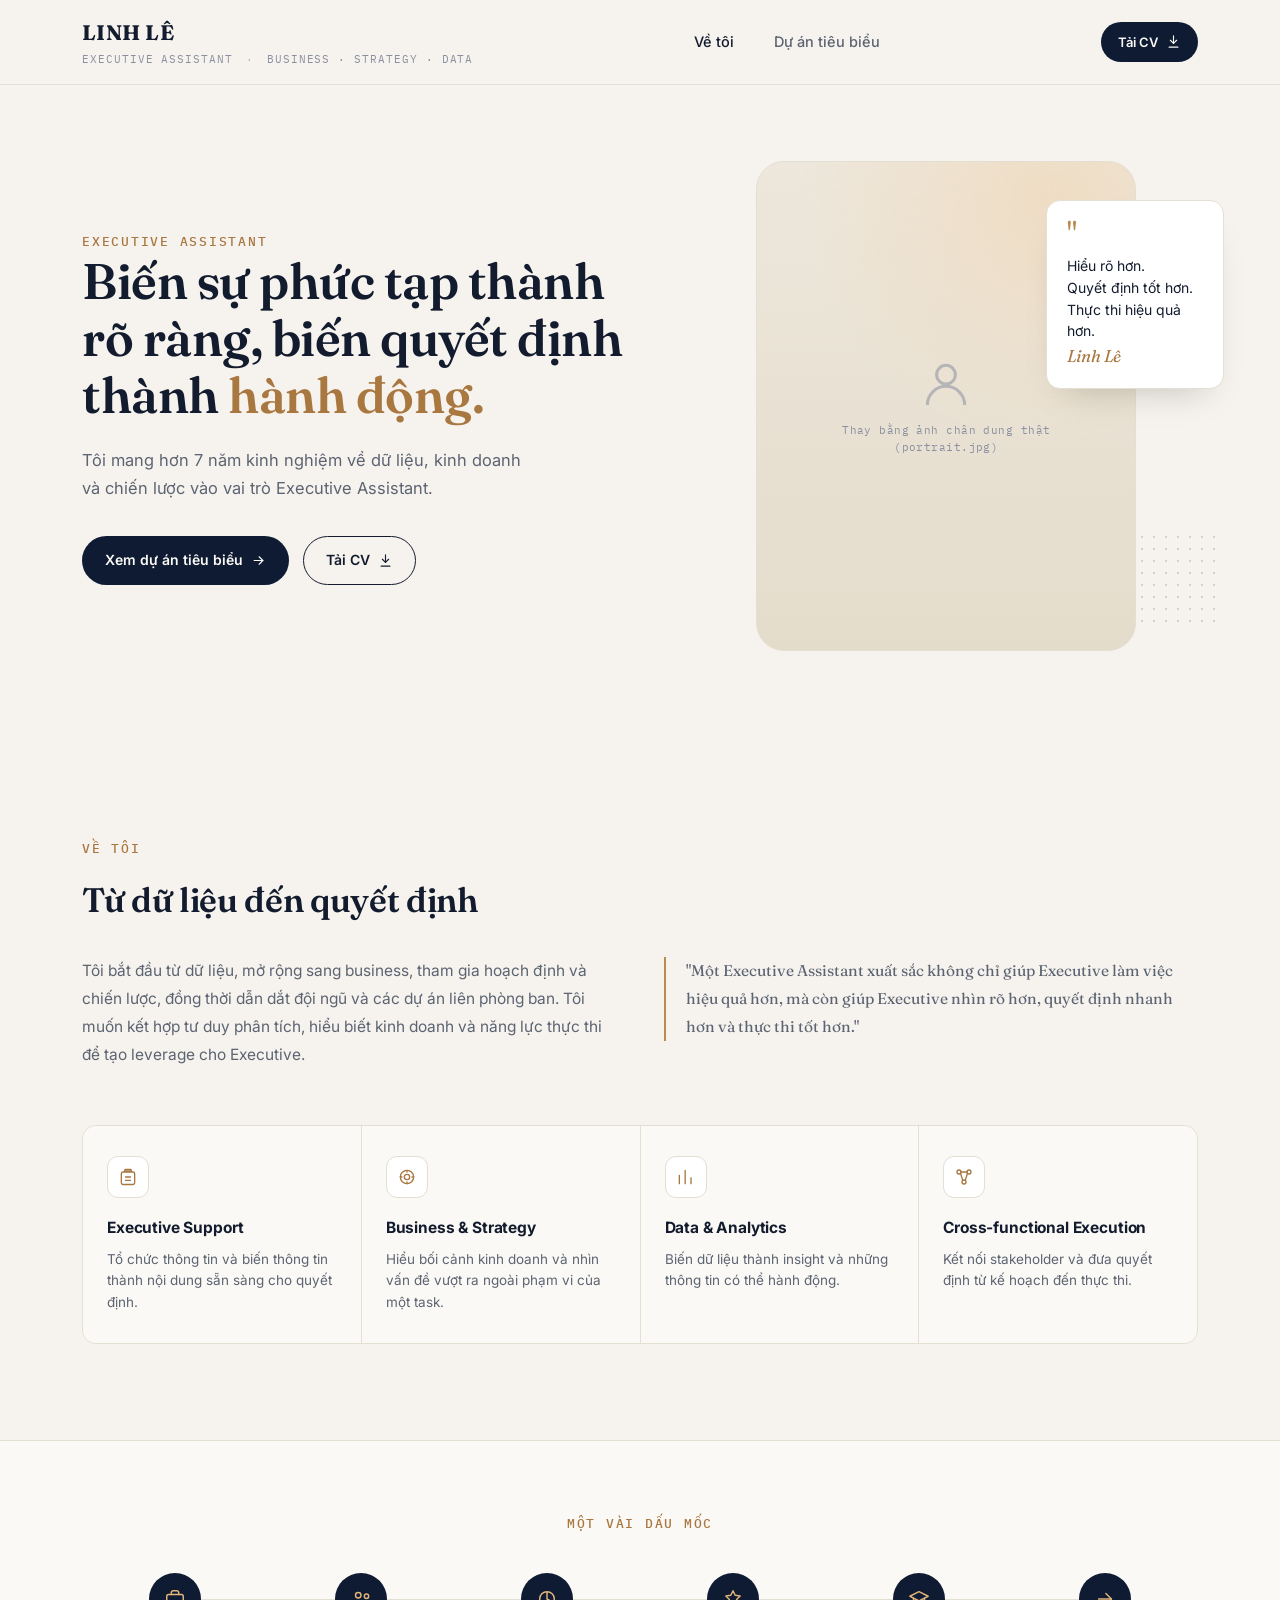
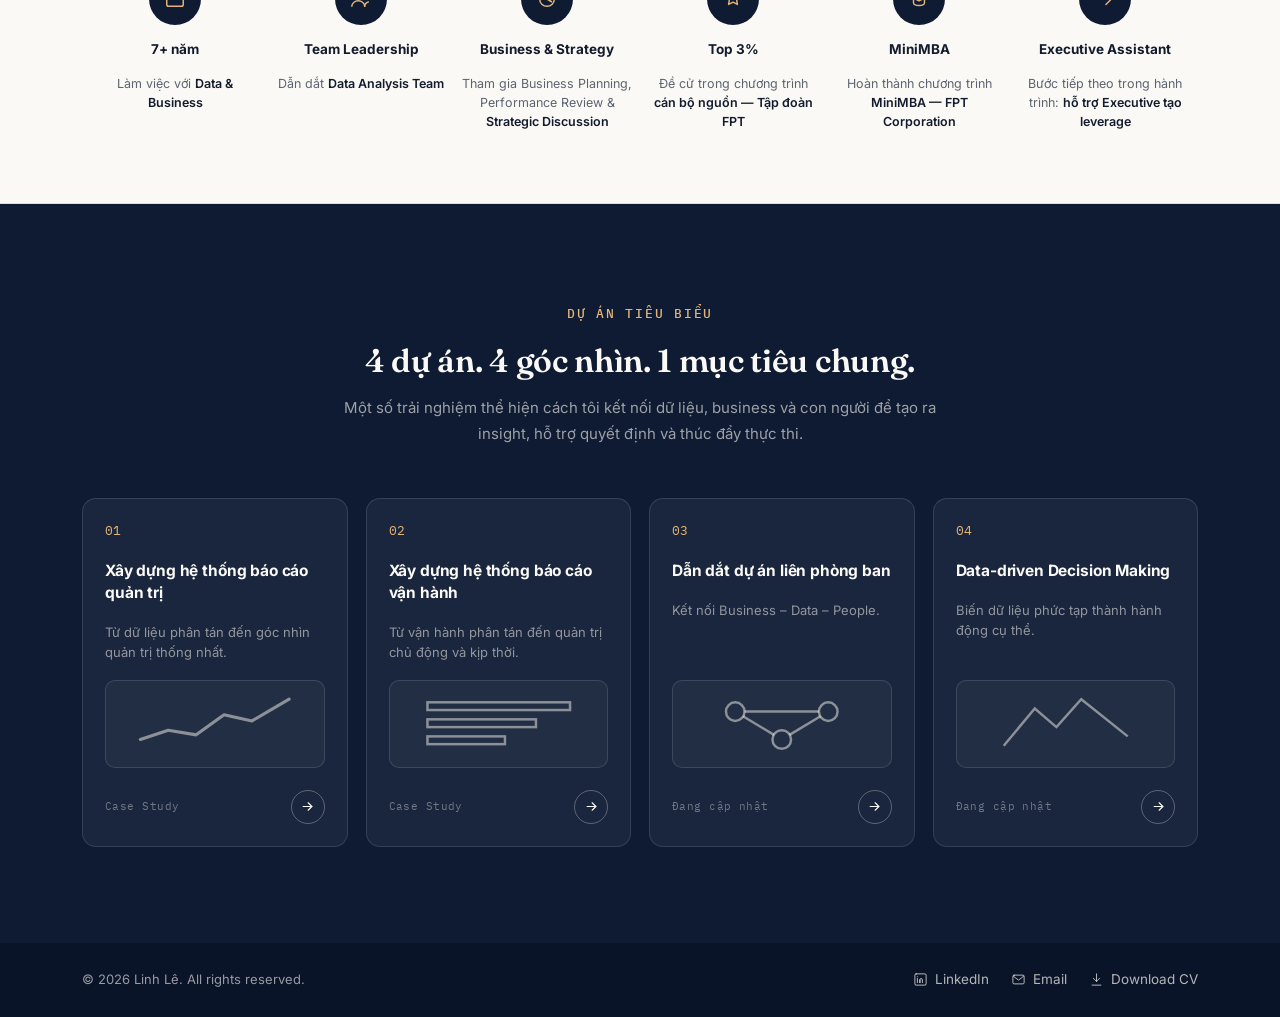
==== index.html @ 74d92cc4 "Add files via upload" ====
<!doctype html>
<html lang="vi">
<head>
<meta charset="UTF-8">
<meta name="viewport" content="width=device-width, initial-scale=1">
<title>Linh Lê — Executive Assistant | Business · Strategy · Data</title>
<meta name="description" content="Linh Lê — Executive Assistant với hơn 7 năm kinh nghiệm về dữ liệu, kinh doanh và chiến lược. Biến sự phức tạp thành rõ ràng, biến quyết định thành hành động.">
<link rel="preconnect" href="https://fonts.googleapis.com">
<link rel="preconnect" href="https://fonts.gstatic.com" crossorigin>
<link href="https://fonts.googleapis.com/css2?family=Fraunces:opsz,wght@9..144,500;9..144,600;9..144,700&family=Inter:wght@400;500;600;700&family=IBM+Plex+Mono:wght@400;500&display=swap" rel="stylesheet">
<link rel="stylesheet" href="style.css">
</head>
<body>

<header class="site-header">
  <div class="wrap">
    <a href="index.html" class="brand">
      <span class="brand-name">LINH LÊ</span>
      <span class="brand-tag">EXECUTIVE ASSISTANT <span>·</span> BUSINESS · STRATEGY · DATA</span>
    </a>
    <nav class="main-nav" aria-label="Điều hướng chính">
      <a href="#ve-toi" class="active">Về tôi</a>
      <a href="#du-an">Dự án tiêu biểu</a>
    </nav>
    <div class="nav-cta">
      <a class="btn btn-primary btn-sm" href="cv.pdf" download>
        Tải CV
        <svg viewBox="0 0 24 24" fill="none" stroke="currentColor" stroke-width="1.8" stroke-linecap="round" stroke-linejoin="round"><path d="M12 3v12"/><path d="M7 10l5 5 5-5"/><path d="M5 21h14"/></svg>
      </a>
      <button class="nav-toggle" aria-label="Mở menu">
        <svg viewBox="0 0 24 24" fill="none" stroke="currentColor" stroke-width="1.8" stroke-linecap="round"><path d="M4 7h16M4 12h16M4 17h16"/></svg>
      </button>
    </div>
  </div>
</header>

<main>

  <!-- ============ HERO ============ -->
  <section class="hero" id="ve-toi">
    <div class="wrap hero-grid">
      <div class="hero-copy">
        <span class="eyebrow">Executive Assistant</span>
        <h1>Biến sự phức tạp thành rõ ràng, biến quyết định thành <em>hành động.</em></h1>
        <p class="lede">Tôi mang hơn 7 năm kinh nghiệm về dữ liệu, kinh doanh và chiến lược vào vai trò Executive Assistant.</p>
        <div class="hero-actions">
          <a href="#du-an" class="btn btn-primary">
            Xem dự án tiêu biểu
            <svg viewBox="0 0 24 24" fill="none" stroke="currentColor" stroke-width="1.8" stroke-linecap="round" stroke-linejoin="round"><path d="M5 12h14"/><path d="M13 6l6 6-6 6"/></svg>
          </a>
          <a href="cv.pdf" class="btn btn-outline" download>
            Tải CV
            <svg viewBox="0 0 24 24" fill="none" stroke="currentColor" stroke-width="1.8" stroke-linecap="round" stroke-linejoin="round"><path d="M12 3v12"/><path d="M7 10l5 5 5-5"/><path d="M5 21h14"/></svg>
          </a>
        </div>
      </div>
      <div class="hero-visual">
        <div class="portrait-frame">
          <!-- Thay thế bằng ảnh chân dung thật: đặt file "portrait.jpg" cùng thư mục rồi
               chèn <img src="portrait.jpg" alt="Chân dung Linh Lê"> vào đây, xoá khối placeholder bên dưới. -->
          <div class="portrait-placeholder">
            <svg viewBox="0 0 24 24" fill="none" stroke="currentColor" stroke-width="1.3"><circle cx="12" cy="8" r="4"/><path d="M4 21c0-4.4 3.6-8 8-8s8 3.6 8 8"/></svg>
            <small>Thay bằng ảnh chân dung thật<br>(portrait.jpg)</small>
          </div>
        </div>
        <div class="portrait-dot-grid" aria-hidden="true"></div>
        <aside class="hero-quote">
          <span class="quote-mark" aria-hidden="true">"</span>
          <p>Hiểu rõ hơn.<br>Quyết định tốt hơn.<br>Thực thi hiệu quả hơn.</p>
          <span class="sig">Linh Lê</span>
        </aside>
      </div>
    </div>
  </section>

  <!-- ============ ABOUT ============ -->
  <section class="section">
    <div class="wrap">
      <div class="about-head">
        <span class="eyebrow">Về tôi</span>
        <h2>Từ dữ liệu đến quyết định</h2>
      </div>
      <div class="about-body">
        <p>Tôi bắt đầu từ dữ liệu, mở rộng sang business, tham gia hoạch định và chiến lược, đồng thời dẫn dắt đội ngũ và các dự án liên phòng ban. Tôi muốn kết hợp tư duy phân tích, hiểu biết kinh doanh và năng lực thực thi để tạo leverage cho Executive.</p>
        <p class="about-quote">"Một Executive Assistant xuất sắc không chỉ giúp Executive làm việc hiệu quả hơn, mà còn giúp Executive nhìn rõ hơn, quyết định nhanh hơn và thực thi tốt hơn."</p>
      </div>

      <div class="capability-grid">
        <div class="capability">
          <span class="icon-badge">
            <svg viewBox="0 0 24 24" fill="none" stroke="currentColor" stroke-width="1.6" stroke-linecap="round" stroke-linejoin="round"><path d="M9 3h6a1 1 0 0 1 1 1v1H8V4a1 1 0 0 1 1-1Z"/><rect x="4" y="6" width="16" height="15" rx="2"/><path d="M9 12h6M9 16h6"/></svg>
          </span>
          <h3>Executive Support</h3>
          <p>Tổ chức thông tin và biến thông tin thành nội dung sẵn sàng cho quyết định.</p>
        </div>
        <div class="capability">
          <span class="icon-badge">
            <svg viewBox="0 0 24 24" fill="none" stroke="currentColor" stroke-width="1.6" stroke-linecap="round" stroke-linejoin="round"><circle cx="12" cy="12" r="8"/><circle cx="12" cy="12" r="3.2"/><path d="M12 4v2M12 18v2M4 12h2M18 12h2"/></svg>
          </span>
          <h3>Business &amp; Strategy</h3>
          <p>Hiểu bối cảnh kinh doanh và nhìn vấn đề vượt ra ngoài phạm vi của một task.</p>
        </div>
        <div class="capability">
          <span class="icon-badge">
            <svg viewBox="0 0 24 24" fill="none" stroke="currentColor" stroke-width="1.6" stroke-linecap="round" stroke-linejoin="round"><path d="M4 20V10M11 20V4M18 20v-7"/></svg>
          </span>
          <h3>Data &amp; Analytics</h3>
          <p>Biến dữ liệu thành insight và những thông tin có thể hành động.</p>
        </div>
        <div class="capability">
          <span class="icon-badge">
            <svg viewBox="0 0 24 24" fill="none" stroke="currentColor" stroke-width="1.6" stroke-linecap="round" stroke-linejoin="round"><circle cx="6" cy="6" r="2.4"/><circle cx="18" cy="6" r="2.4"/><circle cx="12" cy="18" r="2.4"/><path d="M7.8 7.5 10.5 16M16.2 7.5 13.5 16M8.4 6h7.2"/></svg>
          </span>
          <h3>Cross-functional Execution</h3>
          <p>Kết nối stakeholder và đưa quyết định từ kế hoạch đến thực thi.</p>
        </div>
      </div>
    </div>
  </section>

  <!-- ============ MILESTONES ============ -->
  <section class="section-tight milestones">
    <div class="wrap">
      <span class="eyebrow">Một vài dấu mốc</span>
      <div class="timeline">
        <div class="milestone">
          <span class="dot"><svg viewBox="0 0 24 24" fill="none" stroke="currentColor" stroke-width="1.6" stroke-linecap="round" stroke-linejoin="round"><rect x="3" y="7" width="18" height="13" rx="2"/><path d="M8 7V5a2 2 0 0 1 2-2h4a2 2 0 0 1 2 2v2"/></svg></span>
          <span class="m-title">7+ năm</span>
          <span class="m-desc">Làm việc với <strong>Data &amp; Business</strong></span>
        </div>
        <div class="milestone">
          <span class="dot"><svg viewBox="0 0 24 24" fill="none" stroke="currentColor" stroke-width="1.6" stroke-linecap="round" stroke-linejoin="round"><circle cx="9" cy="8" r="3"/><path d="M2 20c0-3.3 3.1-6 7-6s7 2.7 7 6"/><circle cx="18" cy="9" r="2.4"/><path d="M16 20c.2-2.4 1.8-4.2 4-4.7"/></svg></span>
          <span class="m-title">Team Leadership</span>
          <span class="m-desc">Dẫn dắt <strong>Data Analysis Team</strong></span>
        </div>
        <div class="milestone">
          <span class="dot"><svg viewBox="0 0 24 24" fill="none" stroke="currentColor" stroke-width="1.6" stroke-linecap="round" stroke-linejoin="round"><circle cx="12" cy="12" r="8"/><path d="M12 4v8l5 3"/></svg></span>
          <span class="m-title">Business &amp; Strategy</span>
          <span class="m-desc">Tham gia Business Planning, Performance Review &amp; <strong>Strategic Discussion</strong></span>
        </div>
        <div class="milestone">
          <span class="dot"><svg viewBox="0 0 24 24" fill="none" stroke="currentColor" stroke-width="1.6" stroke-linecap="round" stroke-linejoin="round"><path d="M12 3l2.4 4.9 5.4.8-3.9 3.8.9 5.4L12 15.4l-4.8 2.5.9-5.4L4.2 8.7l5.4-.8L12 3Z"/></svg></span>
          <span class="m-title">Top 3%</span>
          <span class="m-desc">Đề cử trong chương trình <strong>cán bộ nguồn — Tập đoàn FPT</strong></span>
        </div>
        <div class="milestone">
          <span class="dot"><svg viewBox="0 0 24 24" fill="none" stroke="currentColor" stroke-width="1.6" stroke-linecap="round" stroke-linejoin="round"><path d="M22 9 12 4 2 9l10 5 10-5Z"/><path d="M6 11.5V16c0 1.7 2.7 3 6 3s6-1.3 6-3v-4.5"/></svg></span>
          <span class="m-title">MiniMBA</span>
          <span class="m-desc">Hoàn thành chương trình <strong>MiniMBA — FPT Corporation</strong></span>
        </div>
        <div class="milestone">
          <span class="dot"><svg viewBox="0 0 24 24" fill="none" stroke="currentColor" stroke-width="1.6" stroke-linecap="round" stroke-linejoin="round"><path d="M5 12h14"/><path d="M13 6l6 6-6 6"/></svg></span>
          <span class="m-title">Executive Assistant</span>
          <span class="m-desc">Bước tiếp theo trong hành trình: <strong>hỗ trợ Executive tạo leverage</strong></span>
        </div>
      </div>
    </div>
  </section>

  <!-- ============ PROJECTS ============ -->
  <section class="section projects-dark" id="du-an">
    <div class="wrap">
      <div class="projects-head">
        <span class="eyebrow">Dự án tiêu biểu</span>
        <h2>4 dự án. 4 góc nhìn. 1 mục tiêu chung.</h2>
        <p>Một số trải nghiệm thể hiện cách tôi kết nối dữ liệu, business và con người để tạo ra insight, hỗ trợ quyết định và thúc đẩy thực thi.</p>
      </div>

      <div class="project-grid">

        <a class="project-card" href="case-study-01.html">
          <span class="p-num">01</span>
          <h3>Xây dựng hệ thống báo cáo quản trị</h3>
          <p class="p-sub">Từ dữ liệu phân tán đến góc nhìn quản trị thống nhất.</p>
          <div class="project-visual" aria-hidden="true">
            <svg viewBox="0 0 100 40" fill="none" stroke="currentColor" stroke-width="2" stroke-linecap="round" stroke-linejoin="round"><path d="M2 30 L20 24 L38 27 L56 14 L74 18 L98 4"/></svg>
          </div>
          <div class="p-foot">
            <span class="p-status">Case Study</span>
            <span class="p-arrow"><svg viewBox="0 0 24 24" fill="none" stroke="currentColor" stroke-width="1.8" stroke-linecap="round" stroke-linejoin="round"><path d="M5 12h14"/><path d="M13 6l6 6-6 6"/></svg></span>
          </div>
        </a>

        <a class="project-card" href="case-study-02.html">
          <span class="p-num">02</span>
          <h3>Xây dựng hệ thống báo cáo vận hành</h3>
          <p class="p-sub">Từ vận hành phân tán đến quản trị chủ động và kịp thời.</p>
          <div class="project-visual" aria-hidden="true">
            <svg viewBox="0 0 100 40" fill="none" stroke="currentColor" stroke-width="1.6"><rect x="4" y="6" width="92" height="5"/><rect x="4" y="17" width="70" height="5"/><rect x="4" y="28" width="50" height="5"/></svg>
          </div>
          <div class="p-foot">
            <span class="p-status">Case Study</span>
            <span class="p-arrow"><svg viewBox="0 0 24 24" fill="none" stroke="currentColor" stroke-width="1.8" stroke-linecap="round" stroke-linejoin="round"><path d="M5 12h14"/><path d="M13 6l6 6-6 6"/></svg></span>
          </div>
        </a>

        <a class="project-card" href="case-study-03.html">
          <span class="p-num">03</span>
          <h3>Dẫn dắt dự án liên phòng ban</h3>
          <p class="p-sub">Kết nối Business – Data – People.</p>
          <div class="project-visual" aria-hidden="true">
            <svg viewBox="0 0 100 40" fill="none" stroke="currentColor" stroke-width="1.6"><circle cx="20" cy="12" r="6"/><circle cx="80" cy="12" r="6"/><circle cx="50" cy="30" r="6"/><path d="M25 15 45 27M75 15 55 27M26 12h48"/></svg>
          </div>
          <div class="p-foot">
            <span class="p-status">Đang cập nhật</span>
            <span class="p-arrow"><svg viewBox="0 0 24 24" fill="none" stroke="currentColor" stroke-width="1.8" stroke-linecap="round" stroke-linejoin="round"><path d="M5 12h14"/><path d="M13 6l6 6-6 6"/></svg></span>
          </div>
        </a>

        <a class="project-card" href="case-study-04.html">
          <span class="p-num">04</span>
          <h3>Data-driven Decision Making</h3>
          <p class="p-sub">Biến dữ liệu phức tạp thành hành động cụ thể.</p>
          <div class="project-visual" aria-hidden="true">
            <svg viewBox="0 0 100 40" fill="none" stroke="currentColor" stroke-width="1.6"><path d="M10 34 30 10l14 12 16-18 30 24" /></svg>
          </div>
          <div class="p-foot">
            <span class="p-status">Đang cập nhật</span>
            <span class="p-arrow"><svg viewBox="0 0 24 24" fill="none" stroke="currentColor" stroke-width="1.8" stroke-linecap="round" stroke-linejoin="round"><path d="M5 12h14"/><path d="M13 6l6 6-6 6"/></svg></span>
          </div>
        </a>

      </div>
    </div>
  </section>

</main>

<footer class="site-footer">
  <div class="wrap">
    <span class="footer-copy">© 2026 Linh Lê. All rights reserved.</span>
    <div class="footer-links">
      <a href="https://www.linkedin.com/" target="_blank" rel="noopener">
        <svg viewBox="0 0 24 24" fill="none" stroke="currentColor" stroke-width="1.6" stroke-linecap="round" stroke-linejoin="round"><rect x="3" y="3" width="18" height="18" rx="2"/><path d="M7 10v7M7 7v.01M11 17v-4.5a2 2 0 0 1 4 0V17M11 12.5V17"/></svg>
        LinkedIn
      </a>
      <a href="mailto:hello@linhle.com">
        <svg viewBox="0 0 24 24" fill="none" stroke="currentColor" stroke-width="1.6" stroke-linecap="round" stroke-linejoin="round"><rect x="3" y="5" width="18" height="14" rx="2"/><path d="m4 7 8 6 8-6"/></svg>
        Email
      </a>
      <a href="cv.pdf" download>
        <svg viewBox="0 0 24 24" fill="none" stroke="currentColor" stroke-width="1.6" stroke-linecap="round" stroke-linejoin="round"><path d="M12 3v12"/><path d="M7 10l5 5 5-5"/><path d="M5 21h14"/></svg>
        Download CV
      </a>
    </div>
  </div>
</footer>

<script src="script.js"></script>
</body>
</html>
---- style.css ----
/* =========================================================
   LINH LÊ — Executive Assistant Portfolio
   Design tokens
   ========================================================= */
:root{
  --cream:        #F6F3EE;
  --cream-soft:    #FBF9F5;
  --white:        #FFFFFF;
  --navy:         #0E1B33;
  --navy-deep:    #0A1428;
  --ink:          #131C2E;
  --muted:        #5C6472;
  --muted-soft:   #8B90A0;
  --amber:        #BD8A4E;
  --amber-deep:   #A97740;
  --line:         #E4DFD3;
  --line-navy:    rgba(255,255,255,.12);

  --serif: "Fraunces", "Times New Roman", serif;
  --sans:  "Inter", -apple-system, BlinkMacSystemFont, "Segoe UI", sans-serif;
  --mono:  "IBM Plex Mono", ui-monospace, SFMono-Regular, Menlo, monospace;

  --container: 1180px;
  --radius: 14px;
  --radius-sm: 8px;
}

*, *::before, *::after{ box-sizing: border-box; }
html{ scroll-behavior: smooth; }
body{
  margin: 0;
  background: var(--cream);
  color: var(--ink);
  font-family: var(--sans);
  font-size: 16px;
  line-height: 1.6;
  -webkit-font-smoothing: antialiased;
}
img{ max-width: 100%; display: block; }
a{ color: inherit; text-decoration: none; }
ul{ margin: 0; padding: 0; list-style: none; }
h1,h2,h3,h4{ margin: 0; font-family: var(--serif); font-weight: 600; color: var(--ink); letter-spacing: -0.01em; }
p{ margin: 0; }
button{ font-family: inherit; }

@media (prefers-reduced-motion: reduce){
  html{ scroll-behavior: auto; }
  *{ animation-duration: 0.001ms !important; animation-iteration-count: 1 !important; transition-duration: 0.001ms !important; }
}

:focus-visible{
  outline: 2px solid var(--amber);
  outline-offset: 3px;
  border-radius: 4px;
}

.wrap{
  max-width: var(--container);
  margin: 0 auto;
  padding: 0 32px;
}

.eyebrow{
  font-family: var(--mono);
  font-size: 12.5px;
  letter-spacing: 0.14em;
  text-transform: uppercase;
  color: var(--amber-deep);
  font-weight: 500;
}
.eyebrow.on-dark{ color: #E3B478; }
.eyebrow.muted{ color: var(--muted-soft); }

/* =========================================================
   Header / Nav
   ========================================================= */
.site-header{
  position: sticky;
  top: 0;
  z-index: 50;
  background: rgba(246,243,238,.86);
  backdrop-filter: blur(10px);
  border-bottom: 1px solid var(--line);
}
.site-header .wrap{
  display: flex;
  align-items: center;
  justify-content: space-between;
  height: 84px;
}
.brand{ display: flex; flex-direction: column; gap: 2px; }
.brand-name{
  font-family: var(--serif);
  font-size: 21px;
  font-weight: 700;
  letter-spacing: 0.02em;
  color: var(--ink);
}
.brand-tag{
  font-family: var(--mono);
  font-size: 10.5px;
  letter-spacing: 0.09em;
  text-transform: uppercase;
  color: var(--muted-soft);
}
.brand-tag span{ margin: 0 5px; opacity: .6; }

.main-nav{ display: flex; align-items: center; gap: 40px; }
.main-nav a{
  font-size: 14.5px;
  font-weight: 500;
  color: var(--muted);
  transition: color .15s ease;
}
.main-nav a:hover{ color: var(--ink); }
.main-nav a.active{ color: var(--ink); }

.btn{
  display: inline-flex;
  align-items: center;
  gap: 8px;
  font-size: 14px;
  font-weight: 600;
  padding: 12px 22px;
  border-radius: 999px;
  border: 1px solid transparent;
  cursor: pointer;
  transition: transform .15s ease, background .15s ease, border-color .15s ease, color .15s ease;
  white-space: nowrap;
}
.btn:hover{ transform: translateY(-1px); }
.btn svg{ width: 15px; height: 15px; flex-shrink: 0; }

.btn-primary{ background: var(--navy); color: var(--cream-soft); }
.btn-primary:hover{ background: var(--navy-deep); }

.btn-outline{ background: transparent; border-color: var(--ink); color: var(--ink); }
.btn-outline:hover{ background: var(--ink); color: var(--cream-soft); }

.btn-outline-light{ background: transparent; border-color: var(--line-navy); color: var(--cream-soft); }
.btn-outline-light:hover{ background: rgba(255,255,255,.08); border-color: rgba(255,255,255,.4); }

.btn-sm{ padding: 9px 16px; font-size: 13px; }

.nav-cta{ display: flex; align-items: center; gap: 14px; }
.nav-toggle{
  display: none;
  width: 40px; height: 40px;
  align-items: center; justify-content: center;
  background: none; border: 1px solid var(--line);
  border-radius: 8px;
}
.nav-toggle svg{ width: 18px; height: 18px; }

/* =========================================================
   Buttons row / generic
   ========================================================= */
.section{ padding: 96px 0; }
.section-tight{ padding: 72px 0; }

/* =========================================================
   Hero (index)
   ========================================================= */
.hero{ padding: 76px 0 88px; }
.hero-grid{
  display: grid;
  grid-template-columns: 1.05fr 0.95fr;
  gap: 56px;
  align-items: center;
}
.hero-copy .eyebrow{ margin-bottom: 18px; }
.hero-copy h1{
  font-size: clamp(34px, 4.4vw, 50px);
  line-height: 1.14;
  font-weight: 600;
}
.hero-copy h1 em{
  font-style: normal;
  color: var(--amber-deep);
}
.hero-copy .lede{
  margin-top: 22px;
  max-width: 460px;
  color: var(--muted);
  font-size: 16.5px;
  line-height: 1.7;
}
.hero-actions{ display: flex; gap: 14px; margin-top: 34px; flex-wrap: wrap; }

.hero-visual{ position: relative; display: flex; justify-content: center; }
.portrait-frame{
  position: relative;
  width: 100%;
  max-width: 380px;
  aspect-ratio: 3.1 / 4;
  border-radius: 28px;
  background:
    radial-gradient(120% 90% at 78% 8%, #EFDDC4 0%, transparent 55%),
    linear-gradient(180deg, #EDE7DC 0%, #E4DCCB 100%);
  overflow: hidden;
  display: flex;
  align-items: flex-end;
  justify-content: center;
  border: 1px solid var(--line);
}
.portrait-frame .portrait-placeholder{
  width: 100%;
  height: 100%;
  display: flex;
  flex-direction: column;
  align-items: center;
  justify-content: center;
  gap: 10px;
  color: var(--muted-soft);
  text-align: center;
  padding: 24px;
}
.portrait-frame .portrait-placeholder svg{ width: 56px; height: 56px; opacity: .55; }
.portrait-frame .portrait-placeholder small{
  font-family: var(--mono);
  font-size: 11px;
  letter-spacing: .04em;
  line-height: 1.6;
}
.portrait-dot-grid{
  position: absolute;
  right: -18px; bottom: 28px;
  width: 92px; height: 92px;
  background-image: radial-gradient(var(--muted-soft) 1.4px, transparent 1.4px);
  background-size: 12px 12px;
  opacity: .35;
  z-index: -1;
}
.hero-quote{
  position: absolute;
  right: -26px;
  top: 8%;
  max-width: 178px;
  background: var(--white);
  border: 1px solid var(--line);
  border-radius: var(--radius);
  padding: 18px 20px;
  box-shadow: 0 18px 34px -20px rgba(20,20,10,.25);
}
.hero-quote .quote-mark{
  font-family: var(--serif);
  font-size: 30px;
  color: var(--amber);
  line-height: 1;
  display: block;
  margin-bottom: 6px;
}
.hero-quote p{ font-size: 14px; line-height: 1.55; color: var(--ink); }
.hero-quote .sig{
  margin-top: 12px;
  font-family: var(--serif);
  font-style: italic;
  font-size: 17px;
  color: var(--amber-deep);
}

/* =========================================================
   About
   ========================================================= */
.about-head{ max-width: 640px; }
.about-head h2{ font-size: clamp(26px, 3vw, 34px); margin-top: 12px; }
.about-body{
  display: grid;
  grid-template-columns: 1fr 1fr;
  gap: 48px;
  margin-top: 30px;
  align-items: start;
}
.about-body p{ color: var(--muted); font-size: 15.5px; line-height: 1.8; }
.about-quote{
  border-left: 2px solid var(--amber);
  padding-left: 20px;
  font-family: var(--serif);
  font-size: 18px;
  line-height: 1.55;
  color: var(--ink);
}

.capability-grid{
  margin-top: 56px;
  display: grid;
  grid-template-columns: repeat(4, 1fr);
  gap: 1px;
  background: var(--line);
  border: 1px solid var(--line);
  border-radius: var(--radius);
  overflow: hidden;
}
.capability{
  background: var(--cream-soft);
  padding: 30px 24px;
}
.capability .icon-badge{ margin-bottom: 18px; }
.capability h3{ font-family: var(--sans); font-size: 15.5px; font-weight: 700; }
.capability p{ margin-top: 8px; font-size: 13.5px; color: var(--muted); line-height: 1.6; }

.icon-badge{
  width: 42px; height: 42px;
  border-radius: 11px;
  background: var(--white);
  border: 1px solid var(--line);
  display: flex; align-items: center; justify-content: center;
  color: var(--amber-deep);
}
.icon-badge svg{ width: 20px; height: 20px; }

/* =========================================================
   Milestones / timeline
   ========================================================= */
.milestones{ background: var(--cream-soft); border-top: 1px solid var(--line); border-bottom: 1px solid var(--line); }
.milestones .eyebrow{ display:block; text-align:center; margin-bottom: 40px;}
.timeline{
  display: grid;
  grid-template-columns: repeat(6, 1fr);
  gap: 0;
  position: relative;
}
.timeline::before{
  content: "";
  position: absolute;
  top: 26px; left: 8.3%; right: 8.3%;
  height: 1px;
  background: var(--line);
  z-index: 0;
}
.milestone{
  position: relative;
  z-index: 1;
  display: flex;
  flex-direction: column;
  align-items: center;
  text-align: center;
  gap: 14px;
  padding: 0 8px;
}
.milestone .dot{
  width: 52px; height: 52px;
  border-radius: 50%;
  background: var(--navy);
  color: #E3B478;
  display: flex; align-items: center; justify-content: center;
  flex-shrink: 0;
}
.milestone .dot svg{ width: 22px; height: 22px; }
.milestone .m-title{ font-size: 13.5px; font-weight: 700; color: var(--ink); }
.milestone .m-desc{ font-size: 12.5px; color: var(--muted); line-height: 1.5; }
.milestone .m-desc strong{ color: var(--ink); font-weight: 600; }

/* =========================================================
   Projects (dark)
   ========================================================= */
.projects-dark{
  background: var(--navy);
  color: var(--cream-soft);
}
.projects-head{ text-align: center; max-width: 640px; margin: 0 auto 52px; }
.projects-head .eyebrow{ color: #E3B478; }
.projects-head h2{
  color: var(--cream-soft);
  font-size: clamp(24px, 3.2vw, 32px);
  margin-top: 14px;
  line-height: 1.3;
}
.projects-head p{
  margin-top: 14px;
  color: rgba(246,243,238,.62);
  font-size: 15px;
  line-height: 1.7;
}

.project-grid{
  display: grid;
  grid-template-columns: repeat(4, 1fr);
  gap: 18px;
}
.project-card{
  background: rgba(246,243,238,.05);
  border: 1px solid var(--line-navy);
  border-radius: var(--radius);
  padding: 22px;
  display: flex;
  flex-direction: column;
  gap: 18px;
  transition: background .18s ease, border-color .18s ease, transform .18s ease;
}
.project-card:hover{
  background: rgba(246,243,238,.09);
  border-color: rgba(246,243,238,.28);
  transform: translateY(-3px);
}
.project-card .p-num{
  font-family: var(--mono);
  font-size: 13px;
  color: #E3B478;
}
.project-card h3{
  color: var(--cream-soft);
  font-family: var(--sans);
  font-weight: 700;
  font-size: 15.5px;
  line-height: 1.4;
}
.project-card .p-sub{
  font-size: 13px;
  color: rgba(246,243,238,.55);
  line-height: 1.55;
  flex: 1;
}
.project-visual{
  height: 88px;
  border-radius: 10px;
  background: rgba(246,243,238,.04);
  border: 1px solid var(--line-navy);
  display: flex; align-items: center; justify-content: center;
  color: rgba(246,243,238,.5);
}
.project-visual svg{ width: 100%; height: 100%; padding: 12px; }
.project-card .p-foot{
  display: flex; align-items: center; justify-content: space-between;
  padding-top: 4px;
}
.p-status{
  font-family: var(--mono);
  font-size: 11px;
  letter-spacing: .04em;
  color: rgba(246,243,238,.4);
}
.p-arrow{
  width: 34px; height: 34px;
  border-radius: 50%;
  border: 1px solid rgba(246,243,238,.3);
  display: flex; align-items: center; justify-content: center;
  transition: background .15s ease, border-color .15s ease;
}
.p-arrow svg{ width: 15px; height: 15px; }
.project-card:hover .p-arrow{ background: var(--amber); border-color: var(--amber); color: var(--navy-deep); }

/* =========================================================
   Footer
   ========================================================= */
.site-footer{
  background: var(--navy-deep);
  color: rgba(246,243,238,.6);
  padding: 26px 0;
}
.site-footer .wrap{
  display: flex; align-items: center; justify-content: space-between; gap: 20px; flex-wrap: wrap;
}
.footer-links{ display: flex; align-items: center; gap: 22px; }
.footer-links a{
  display: inline-flex; align-items: center; gap: 7px;
  font-size: 13.5px;
  color: rgba(246,243,238,.72);
  transition: color .15s ease;
}
.footer-links a svg{ width: 15px; height: 15px; }
.footer-links a:hover{ color: var(--cream-soft); }
.footer-copy{ font-size: 13px; }

/* =========================================================
   Case study — hero
   ========================================================= */
.back-link{
  display: inline-flex; align-items: center; gap: 8px;
  font-size: 13.5px; font-weight: 600; color: var(--muted);
  padding: 22px 0 0;
}
.back-link svg{ width: 15px; height: 15px; }
.back-link:hover{ color: var(--ink); }

.cs-hero{
  background: var(--navy);
  color: var(--cream-soft);
  border-radius: 22px;
  margin-top: 20px;
  padding: 52px 52px 44px;
  display: grid;
  grid-template-columns: 1.1fr 0.9fr;
  gap: 40px;
  align-items: center;
}
.cs-hero .cs-num{
  font-family: var(--mono);
  font-size: 15px;
  color: #E3B478;
  display: flex; align-items: baseline; gap: 10px;
}
.cs-hero .cs-num b{ font-size: 30px; font-family: var(--serif); color: var(--cream-soft); font-weight: 600;}
.cs-hero h1{
  color: var(--cream-soft);
  font-size: clamp(26px, 3.4vw, 36px);
  line-height: 1.22;
  margin-top: 16px;
}
.cs-hero .cs-subtitle{
  margin-top: 14px;
  font-family: var(--serif);
  font-style: italic;
  color: #E3B478;
  font-size: 18px;
  line-height: 1.5;
}
.cs-meta{
  display: flex;
  gap: 30px;
  margin-top: 30px;
  flex-wrap: wrap;
}
.cs-meta div{ display: flex; gap: 10px; align-items: flex-start; }
.cs-meta svg{ width: 17px; height: 17px; color: #E3B478; margin-top: 2px; flex-shrink: 0; }
.cs-meta .m-label{ display:block; font-size: 11px; color: rgba(246,243,238,.5); font-family: var(--mono); }
.cs-meta .m-val{ font-size: 13.5px; font-weight: 600; color: var(--cream-soft); }

.cs-highlight{
  background: rgba(246,243,238,.06);
  border: 1px solid var(--line-navy);
  border-radius: 16px;
  padding: 30px;
  text-align: center;
}
.cs-highlight .hl-num{
  font-family: var(--serif);
  font-size: clamp(48px, 6vw, 64px);
  font-weight: 600;
  color: var(--cream-soft);
  line-height: 1;
}
.cs-highlight .hl-detail{
  margin-top: 14px;
  font-family: var(--mono);
  font-size: 12.5px;
  color: rgba(246,243,238,.55);
  letter-spacing: .02em;
}
.cs-highlight .hl-detail b{ color: #E3B478; }
.cs-highlight .hl-caption{
  margin-top: 10px;
  font-size: 13.5px;
  color: rgba(246,243,238,.75);
  line-height: 1.5;
}

/* =========================================================
   Case study body sections
   ========================================================= */
.cs-section{ padding: 72px 0; border-bottom: 1px solid var(--line); }
.cs-section:last-of-type{ border-bottom: none; }
.cs-section-head{
  display: flex;
  gap: 22px;
  align-items: baseline;
  margin-bottom: 34px;
}
.cs-section-num{
  font-family: var(--mono);
  font-size: 14px;
  color: var(--amber-deep);
  border: 1px solid var(--line);
  border-radius: 50%;
  width: 40px; height: 40px;
  display: flex; align-items: center; justify-content: center;
  flex-shrink: 0;
}
.cs-section-head h2{ font-size: clamp(21px, 2.4vw, 27px); }

.cs-two-col{
  display: grid;
  grid-template-columns: 1fr 1fr;
  gap: 48px;
}
.cs-two-col .col-label{
  font-family: var(--mono);
  font-size: 11.5px;
  letter-spacing: .08em;
  text-transform: uppercase;
  color: var(--muted-soft);
  margin-bottom: 12px;
  display: block;
}
.cs-two-col p{ color: var(--muted); font-size: 15px; line-height: 1.8; }

.check-list li{
  display: flex; gap: 12px; align-items: flex-start;
  padding: 13px 0;
  border-bottom: 1px solid var(--line);
  font-size: 14.5px; color: var(--ink); line-height: 1.55;
}
.check-list li:last-child{ border-bottom: none; }
.check-list svg{ width: 17px; height: 17px; color: var(--amber-deep); flex-shrink: 0; margin-top: 2px; }

.idea-block{
  background: var(--cream-soft);
  border: 1px solid var(--line);
  border-radius: var(--radius);
  padding: 34px 38px;
  margin-bottom: 44px;
}
.idea-block h3{
  font-size: clamp(19px, 2.4vw, 24px);
  line-height: 1.4;
  color: var(--ink);
}
.idea-block p{ margin-top: 14px; color: var(--muted); font-size: 15px; line-height: 1.8; max-width: 780px; }

.flow{
  display: flex;
  align-items: center;
  gap: 6px;
  flex-wrap: wrap;
  margin-bottom: 44px;
}
.flow-node{
  background: var(--white);
  border: 1px solid var(--line);
  border-radius: var(--radius-sm);
  padding: 12px 16px;
  font-size: 12.5px;
  font-weight: 600;
  color: var(--ink);
  text-align: center;
  flex: 1;
  min-width: 118px;
}
.flow-arrow{ color: var(--muted-soft); flex-shrink: 0; }
.flow-arrow svg{ width: 16px; height: 16px; }

.step-list{ display: flex; flex-direction: column; }
.step-row{
  display: grid;
  grid-template-columns: 56px 1fr;
  gap: 20px;
  padding: 22px 0;
  border-top: 1px solid var(--line);
}
.step-row:last-child{ border-bottom: 1px solid var(--line); }
.step-row .s-num{
  font-family: var(--mono);
  font-size: 13px;
  color: var(--amber-deep);
  padding-top: 3px;
}
.step-row h4{ font-family: var(--sans); font-size: 15px; font-weight: 700; color: var(--ink); }
.step-row p{ margin-top: 6px; color: var(--muted); font-size: 14.5px; line-height: 1.7; }

.impact-grid{
  display: grid;
  grid-template-columns: repeat(4, 1fr);
  gap: 18px;
}
.impact-card{
  background: var(--cream-soft);
  border: 1px solid var(--line);
  border-radius: var(--radius);
  padding: 26px 22px;
}
.impact-card .i-head{
  font-family: var(--serif);
  font-size: 21px;
  font-weight: 600;
  color: var(--amber-deep);
  line-height: 1.3;
}
.impact-card p{ margin-top: 10px; font-size: 13.5px; color: var(--muted); line-height: 1.6; }

.reflection{
  display: grid;
  grid-template-columns: 1fr 1fr;
  gap: 48px;
  align-items: center;
}
.reflection blockquote{
  margin: 0;
  font-family: var(--serif);
  font-size: clamp(19px, 2.3vw, 23px);
  line-height: 1.55;
  color: var(--ink);
  border-left: 2px solid var(--amber);
  padding-left: 22px;
}
.reflection-visual{
  border-radius: var(--radius);
  border: 1px solid var(--line);
  background: var(--cream-soft);
  aspect-ratio: 4/3;
  display: flex; align-items: center; justify-content: center;
  color: var(--muted-soft);
}
.reflection-visual svg{ width: 60%; height: 60%; }

/* =========================================================
   Case study footer nav
   ========================================================= */
.cs-nav{
  background: var(--navy-deep);
}
.cs-nav .wrap{
  display: flex;
  align-items: center;
  justify-content: space-between;
  padding: 26px 32px;
  gap: 20px;
}
.cs-nav-link{
  display: flex; align-items: center; gap: 12px;
  color: rgba(246,243,238,.8);
  max-width: 320px;
}
.cs-nav-link.next{ text-align: right; flex-direction: row-reverse; }
.cs-nav-link .n-arrow{
  width: 36px; height: 36px;
  border-radius: 50%;
  border: 1px solid rgba(246,243,238,.25);
  display: flex; align-items: center; justify-content: center;
  flex-shrink: 0;
}
.cs-nav-link .n-arrow svg{ width: 15px; height: 15px; }
.cs-nav-link .n-label{ font-family: var(--mono); font-size: 10.5px; color: rgba(246,243,238,.45); display:block; }
.cs-nav-link .n-title{ font-size: 13.5px; font-weight: 600; margin-top: 3px; }
.cs-nav-link:hover .n-arrow{ background: var(--amber); border-color: var(--amber); }
.cs-nav-link.disabled{ opacity: .35; pointer-events: none; }
.cs-dots{ display: flex; gap: 7px; }
.cs-dots span{ width: 6px; height: 6px; border-radius: 50%; background: rgba(246,243,238,.25); }
.cs-dots span.on{ background: var(--amber); }

/* =========================================================
   Case study — light hero variant (case study 02+)
   ========================================================= */
.cs-hero-light{
  padding: 56px 0 20px;
  display: grid;
  grid-template-columns: 1fr 1fr;
  gap: 44px;
  align-items: center;
}
.cs-hero-heading-row{
  display: flex;
  gap: 26px;
  align-items: flex-start;
}
.num-col{
  display: flex;
  flex-direction: column;
  gap: 6px;
  padding-right: 24px;
  border-right: 1px solid var(--line);
  flex-shrink: 0;
}
.num-col .num{
  font-family: var(--serif);
  font-size: 34px;
  font-weight: 600;
  color: var(--ink);
  line-height: 1;
}
.num-col .lbl{
  font-family: var(--mono);
  font-size: 10px;
  letter-spacing: .08em;
  text-transform: uppercase;
  color: var(--muted-soft);
  line-height: 1.4;
}
.cs-hero-title-block h1{
  font-size: clamp(26px, 3.2vw, 34px);
  line-height: 1.2;
  margin-top: 10px;
}
.cs-subtitle-light{
  margin-top: 14px;
  font-family: var(--serif);
  font-style: italic;
  color: var(--amber-deep);
  font-size: 17px;
  line-height: 1.5;
}
.cs-meta-light{
  display: flex;
  gap: 30px;
  margin-top: 28px;
  flex-wrap: wrap;
}
.cs-meta-light div{ display: flex; gap: 10px; align-items: flex-start; }
.cs-meta-light svg{ width: 17px; height: 17px; color: var(--amber-deep); margin-top: 2px; flex-shrink: 0; }
.cs-meta-light .m-label{ display:block; font-size: 11px; color: var(--muted-soft); font-family: var(--mono); }
.cs-meta-light .m-val{ font-size: 13.5px; font-weight: 600; color: var(--ink); }
.cs-hero-actions{ display: flex; gap: 14px; margin-top: 30px; flex-wrap: wrap; }

.cs-hero-visual{ display: flex; align-items: center; justify-content: center; }
.dash-laptop{ width: 100%; max-width: 520px; margin: 0 auto; }

/* =========================================================
   Idea flow (circular icon nodes)
   ========================================================= */
.idea-flow{
  display: flex;
  align-items: flex-start;
  gap: 4px;
  margin-top: 30px;
  flex-wrap: wrap;
}
.idea-flow-node{
  display: flex;
  flex-direction: column;
  align-items: center;
  text-align: center;
  gap: 12px;
  width: 118px;
}
.idea-flow-node .dot{
  width: 52px; height: 52px;
  border-radius: 50%;
  background: var(--cream-soft);
  border: 1px solid var(--line);
  color: var(--amber-deep);
  display: flex; align-items: center; justify-content: center;
}
.idea-flow-node .dot svg{ width: 22px; height: 22px; }
.idea-flow-node .f-title{ font-size: 13px; font-weight: 700; color: var(--ink); }
.idea-flow-node .f-sub{ font-size: 11.5px; color: var(--muted-soft); font-family: var(--mono); }
.idea-flow-arrow{
  color: var(--muted-soft);
  padding-top: 16px;
  flex-shrink: 0;
}
.idea-flow-arrow svg{ width: 18px; height: 18px; }

.idea-caption{
  max-width: 640px;
  margin-top: 30px;
  color: var(--muted);
  font-size: 15px;
  line-height: 1.8;
}

.idea-row{
  display: grid;
  grid-template-columns: 1fr 1fr;
  gap: 48px;
  align-items: center;
  margin-bottom: 40px;
}
.layer-stack{
  position: relative;
  display: flex;
  flex-direction: column;
  gap: 14px;
}
.layer-card{
  background: var(--white);
  border: 1px solid var(--line);
  border-radius: var(--radius-sm);
  padding: 14px 18px;
  display: flex;
  align-items: center;
  gap: 14px;
}
.layer-card .layer-icon{
  width: 34px; height: 34px;
  border-radius: 9px;
  background: var(--cream-soft);
  border: 1px solid var(--line);
  color: var(--amber-deep);
  display: flex; align-items: center; justify-content: center;
  flex-shrink: 0;
}
.layer-card .layer-icon svg{ width: 17px; height: 17px; }
.layer-card .layer-title{ font-size: 13.5px; font-weight: 700; color: var(--ink); }
.layer-card .layer-sub{ font-size: 12px; color: var(--muted-soft); }
.layer-connector{
  width: 1px; height: 14px;
  background: var(--line);
  margin-left: 34px;
}

/* =========================================================
   Execution accordion
   ========================================================= */
.exec-accordion{
  border: 1px solid var(--line);
  border-radius: var(--radius);
  overflow: hidden;
  background: var(--white);
}
.exec-header{
  display: flex;
  align-items: center;
  gap: 14px;
  padding: 20px 24px;
  background: var(--cream-soft);
  cursor: pointer;
  border: none;
  width: 100%;
  text-align: left;
  font-family: inherit;
}
.exec-header .exec-icon{
  width: 36px; height: 36px;
  border-radius: 10px;
  background: var(--white);
  border: 1px solid var(--line);
  color: var(--amber-deep);
  display: flex; align-items: center; justify-content: center;
  flex-shrink: 0;
}
.exec-header .exec-icon svg{ width: 17px; height: 17px; }
.exec-header .exec-title{ font-size: 15px; font-weight: 700; color: var(--ink); }
.exec-header .exec-sub{ font-size: 12.5px; color: var(--muted); margin-top: 2px; }
.exec-header .chev{
  margin-left: auto;
  color: var(--muted-soft);
  transition: transform .2s ease;
  flex-shrink: 0;
}
.exec-header .chev svg{ width: 18px; height: 18px; }
.exec-accordion.collapsed .chev{ transform: rotate(180deg); }
.exec-body{
  max-height: 2000px;
  overflow: hidden;
  transition: max-height .3s ease;
}
.exec-accordion.collapsed .exec-body{ max-height: 0; }
.exec-row{
  display: grid;
  grid-template-columns: 44px 1fr 24px;
  gap: 18px;
  align-items: center;
  padding: 18px 24px;
  border-top: 1px solid var(--line);
  cursor: pointer;
  background: var(--white);
  transition: background .15s ease;
}
.exec-row:hover{ background: var(--cream-soft); }
.exec-row .e-num{ font-family: var(--mono); font-size: 13px; color: var(--amber-deep); }
.exec-row .e-title{ font-size: 14px; font-weight: 700; color: var(--ink); }
.exec-row .e-desc{
  font-size: 13px; color: var(--muted); line-height: 1.6;
  max-height: 0; overflow: hidden; opacity: 0;
  transition: max-height .25s ease, opacity .2s ease, margin-top .25s ease;
}
.exec-row.open .e-desc{ max-height: 200px; opacity: 1; margin-top: 6px; }
.exec-row .e-plus{
  color: var(--muted-soft);
  display: flex; align-items: center; justify-content: center;
  transition: transform .2s ease;
}
.exec-row .e-plus svg{ width: 16px; height: 16px; }
.exec-row.open .e-plus{ transform: rotate(45deg); color: var(--amber-deep); }

/* =========================================================
   Impact grid v2 (icon + stat)
   ========================================================= */
.impact-grid-v2{
  display: grid;
  grid-template-columns: repeat(4, 1fr);
  gap: 18px;
}
.impact-card-v2{
  background: var(--white);
  border: 1px solid var(--line);
  border-radius: var(--radius);
  padding: 26px 22px;
}
.impact-card-v2 .icon-badge{ margin-bottom: 16px; }
.impact-card-v2 .i-num{
  font-family: var(--serif);
  font-size: 26px;
  font-weight: 600;
  color: var(--amber-deep);
  line-height: 1.2;
}
.impact-card-v2 .i-title{
  font-size: 14px;
  font-weight: 700;
  color: var(--ink);
  line-height: 1.4;
  margin-top: 4px;
}
.impact-card-v2 p{ margin-top: 8px; font-size: 13px; color: var(--muted); line-height: 1.6; }

/* =========================================================
   Reflection + inline next-case card
   ========================================================= */
.reflection-row{
  display: grid;
  grid-template-columns: 1.3fr 1fr;
  gap: 40px;
  align-items: stretch;
}
.reflection-row blockquote{
  margin: 0;
  font-family: var(--serif);
  font-size: clamp(18px, 2.1vw, 21px);
  line-height: 1.6;
  color: var(--ink);
  border-left: 2px solid var(--amber);
  padding-left: 22px;
  align-self: center;
}
.next-case-card{
  background: var(--navy);
  color: var(--cream-soft);
  border-radius: var(--radius);
  padding: 26px 28px;
  display: flex;
  flex-direction: column;
  justify-content: space-between;
  gap: 20px;
}
.next-case-card .eyebrow{ color: #E3B478; }
.next-case-card .nc-num{
  font-family: var(--mono);
  font-size: 13px;
  color: #E3B478;
  margin-top: 12px;
}
.next-case-card h3{
  color: var(--cream-soft);
  font-size: 19px;
  margin-top: 6px;
  line-height: 1.35;
}
.next-case-card p{
  font-size: 12.5px;
  color: rgba(246,243,238,.6);
  margin-top: 8px;
}
.next-case-card .nc-arrow{
  align-self: flex-end;
  width: 40px; height: 40px;
  border-radius: 50%;
  border: 1px solid rgba(246,243,238,.3);
  display: flex; align-items: center; justify-content: center;
  transition: background .15s ease, border-color .15s ease;
}
.next-case-card .nc-arrow svg{ width: 17px; height: 17px; }
.next-case-card:hover .nc-arrow{ background: var(--amber); border-color: var(--amber); color: var(--navy-deep); }

@media (max-width: 980px){
  .cs-hero-light{ grid-template-columns: 1fr; }
  .idea-row{ grid-template-columns: 1fr; }
  .impact-grid-v2{ grid-template-columns: repeat(2, 1fr); }
  .reflection-row{ grid-template-columns: 1fr; }
}
@media (max-width: 720px){
  .cs-hero-heading-row{ flex-direction: column; gap: 14px; }
  .num-col{ flex-direction: row; align-items: baseline; gap: 10px; border-right: none; border-bottom: 1px solid var(--line); padding-right:0; padding-bottom: 10px; }
  .idea-flow{ flex-direction: column; align-items: stretch; }
  .idea-flow-node{ width: 100%; flex-direction: row; text-align: left; }
  .idea-flow-arrow{ transform: rotate(90deg); align-self: center; padding-top:0; }
  .impact-grid-v2{ grid-template-columns: 1fr; }
  .exec-row{ grid-template-columns: 32px 1fr 20px; padding: 16px 18px; }
}

/* =========================================================
   Coming soon (case study placeholder)
   ========================================================= */
.coming-soon{
  text-align: center;
  padding: 90px 0 110px;
}
.coming-soon .icon-badge{ margin: 0 auto 26px; width: 56px; height: 56px; border-radius: 16px; }
.coming-soon .icon-badge svg{ width: 26px; height: 26px; }
.coming-soon h2{ font-size: clamp(22px, 3vw, 28px); max-width: 560px; margin: 0 auto; }
.coming-soon p{ margin-top: 16px; max-width: 460px; margin-left: auto; margin-right: auto; color: var(--muted); font-size: 15px; line-height: 1.75; }
.coming-soon .btn{ margin-top: 30px; }

/* =========================================================
   Responsive
   ========================================================= */
@media (max-width: 980px){
  .capability-grid{ grid-template-columns: repeat(2, 1fr); }
  .project-grid{ grid-template-columns: repeat(2, 1fr); }
  .timeline{ grid-template-columns: repeat(3, 1fr); row-gap: 34px; }
  .timeline::before{ display: none; }
  .cs-hero{ grid-template-columns: 1fr; padding: 40px 28px; }
  .impact-grid{ grid-template-columns: repeat(2, 1fr); }
  .reflection{ grid-template-columns: 1fr; }
  .reflection-visual{ order: -1; aspect-ratio: 16/9; }
}

@media (max-width: 720px){
  .wrap{ padding: 0 20px; }
  .main-nav{
    display: none;
    position: absolute;
    top: 84px; left: 0; right: 0;
    background: var(--cream-soft);
    border-bottom: 1px solid var(--line);
    flex-direction: column;
    align-items: flex-start;
    gap: 4px;
    padding: 14px 20px 20px;
  }
  .main-nav.nav-open{ display: flex; }
  .main-nav a{ width: 100%; padding: 10px 0; border-bottom: 1px solid var(--line); }
  .nav-toggle{ display: flex; }
  .hero-grid{ grid-template-columns: 1fr; }
  .hero-visual{ order: -1; flex-direction: column; align-items: center; }
  .hero-quote{ position: static; max-width: 100%; width: 100%; margin-top: 18px; }
  .portrait-dot-grid{ display: none; }
  .about-body{ grid-template-columns: 1fr; }
  .capability-grid{ grid-template-columns: 1fr; }
  .project-grid{ grid-template-columns: 1fr; }
  .timeline{ grid-template-columns: repeat(2, 1fr); }
  .cs-two-col{ grid-template-columns: 1fr; gap: 30px; }
  .impact-grid{ grid-template-columns: 1fr; }
  .flow{ flex-direction: column; align-items: stretch; }
  .flow-arrow{ transform: rotate(90deg); align-self: center; }
  .cs-nav .wrap{ flex-direction: column; align-items: stretch; text-align: left; }
  .cs-nav-link.next{ flex-direction: row; text-align: left; }
  .cs-dots{ display: none; }
  .section{ padding: 64px 0; }
  .cs-section{ padding: 52px 0; }
}
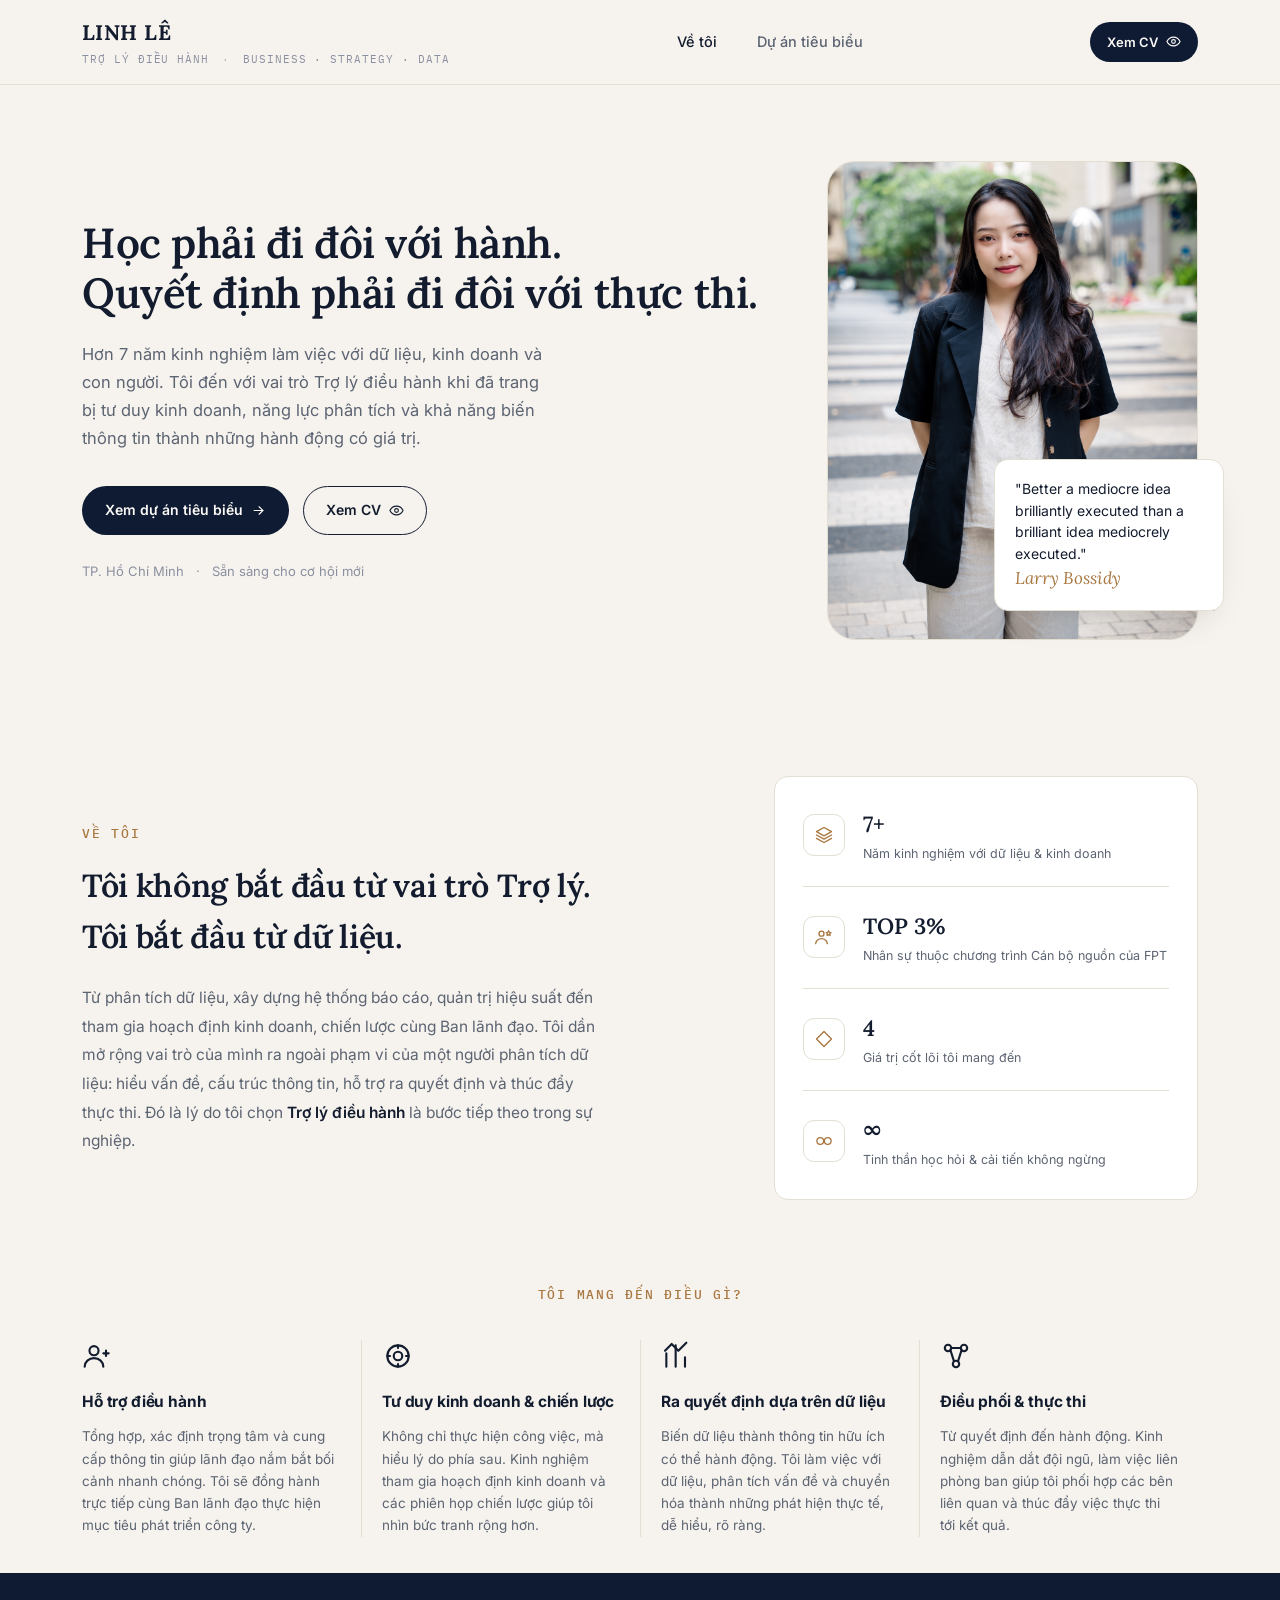
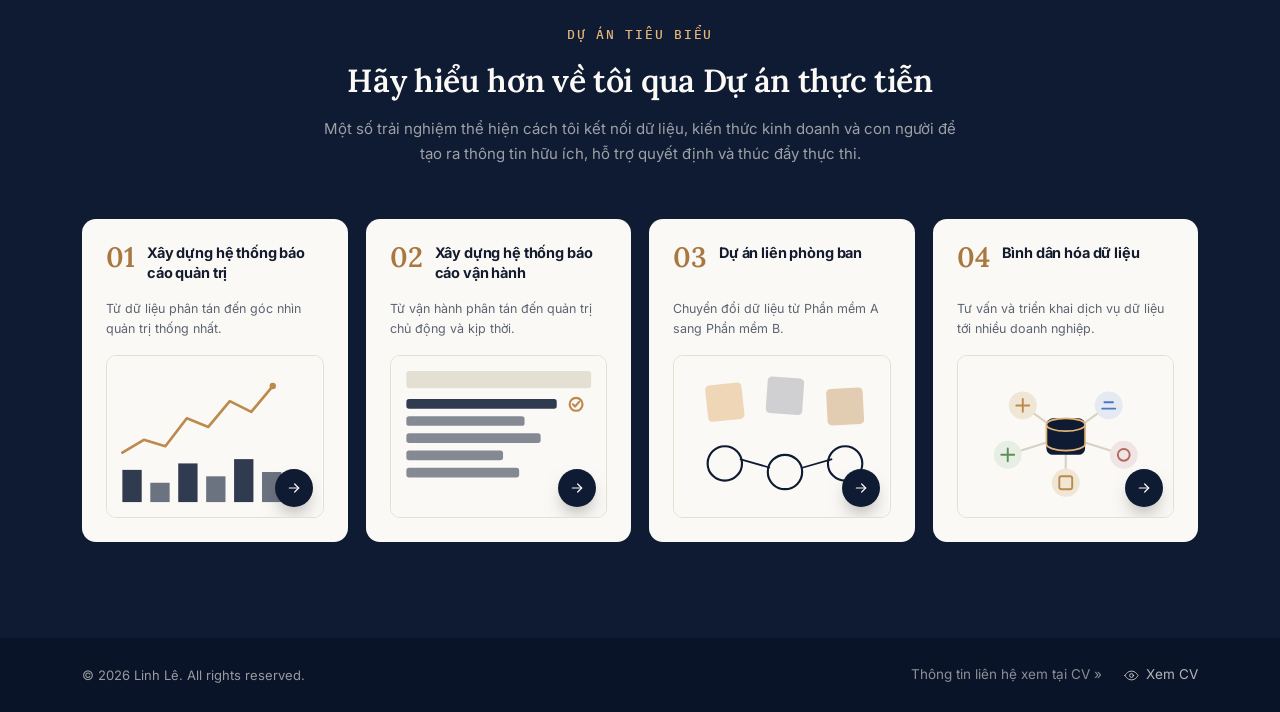
==== commit d718771d: "Add files via upload" ====
--- a/index.html
+++ b/index.html
@@ -3,11 +3,11 @@
 <head>
 <meta charset="UTF-8">
 <meta name="viewport" content="width=device-width, initial-scale=1">
-<title>Linh Lê — Executive Assistant | Business · Strategy · Data</title>
-<meta name="description" content="Linh Lê — Executive Assistant với hơn 7 năm kinh nghiệm về dữ liệu, kinh doanh và chiến lược. Biến sự phức tạp thành rõ ràng, biến quyết định thành hành động.">
+<title>Linh Lê — Trợ lý điều hành | Business · Strategy · Data</title>
+<meta name="description" content="Linh Lê — Trợ lý điều hành với hơn 7 năm kinh nghiệm về dữ liệu, kinh doanh và chiến lược. Biến sự phức tạp thành rõ ràng, biến quyết định thành hành động.">
 <link rel="preconnect" href="https://fonts.googleapis.com">
 <link rel="preconnect" href="https://fonts.gstatic.com" crossorigin>
-<link href="https://fonts.googleapis.com/css2?family=Fraunces:opsz,wght@9..144,500;9..144,600;9..144,700&family=Inter:wght@400;500;600;700&family=IBM+Plex+Mono:wght@400;500&display=swap" rel="stylesheet">
+<link href="https://fonts.googleapis.com/css2?family=Lora:ital,wght@0,500;0,600;0,700;1,500;1,600&family=Inter:wght@400;500;600;700&family=IBM+Plex+Mono:wght@400;500&display=swap" rel="stylesheet">
 <link rel="stylesheet" href="style.css">
 </head>
 <body>
@@ -16,16 +16,16 @@
   <div class="wrap">
     <a href="index.html" class="brand">
       <span class="brand-name">LINH LÊ</span>
-      <span class="brand-tag">EXECUTIVE ASSISTANT <span>·</span> BUSINESS · STRATEGY · DATA</span>
+      <span class="brand-tag">Trợ lý điều hành <span>·</span> Business · Strategy · Data</span>
     </a>
     <nav class="main-nav" aria-label="Điều hướng chính">
       <a href="#ve-toi" class="active">Về tôi</a>
       <a href="#du-an">Dự án tiêu biểu</a>
     </nav>
     <div class="nav-cta">
-      <a class="btn btn-primary btn-sm" href="cv.pdf" download>
-        Tải CV
-        <svg viewBox="0 0 24 24" fill="none" stroke="currentColor" stroke-width="1.8" stroke-linecap="round" stroke-linejoin="round"><path d="M12 3v12"/><path d="M7 10l5 5 5-5"/><path d="M5 21h14"/></svg>
+      <a class="btn btn-primary btn-sm" href="cv.pdf" target="_blank" rel="noopener">
+        Xem CV
+        <svg viewBox="0 0 24 24" fill="none" stroke="currentColor" stroke-width="1.8" stroke-linecap="round" stroke-linejoin="round"><path d="M1.5 12S5 5 12 5s10.5 7 10.5 7-3.5 7-10.5 7S1.5 12 1.5 12Z"/><circle cx="12" cy="12" r="3"/></svg>
       </a>
       <button class="nav-toggle" aria-label="Mở menu">
         <svg viewBox="0 0 24 24" fill="none" stroke="currentColor" stroke-width="1.8" stroke-linecap="round"><path d="M4 7h16M4 12h16M4 17h16"/></svg>
@@ -40,118 +40,101 @@
   <section class="hero" id="ve-toi">
     <div class="wrap hero-grid">
       <div class="hero-copy">
-        <span class="eyebrow">Executive Assistant</span>
-        <h1>Biến sự phức tạp thành rõ ràng, biến quyết định thành <em>hành động.</em></h1>
-        <p class="lede">Tôi mang hơn 7 năm kinh nghiệm về dữ liệu, kinh doanh và chiến lược vào vai trò Executive Assistant.</p>
+        <h1>Học phải đi đôi với hành.<br>Quyết định phải đi đôi với thực thi.</h1>
+        <p class="lede">Hơn 7 năm kinh nghiệm làm việc với dữ liệu, kinh doanh và con người. Tôi đến với vai trò Trợ lý điều hành khi đã trang bị tư duy kinh doanh, năng lực phân tích và khả năng biến thông tin thành những hành động có giá trị.</p>
         <div class="hero-actions">
           <a href="#du-an" class="btn btn-primary">
             Xem dự án tiêu biểu
             <svg viewBox="0 0 24 24" fill="none" stroke="currentColor" stroke-width="1.8" stroke-linecap="round" stroke-linejoin="round"><path d="M5 12h14"/><path d="M13 6l6 6-6 6"/></svg>
           </a>
-          <a href="cv.pdf" class="btn btn-outline" download>
-            Tải CV
-            <svg viewBox="0 0 24 24" fill="none" stroke="currentColor" stroke-width="1.8" stroke-linecap="round" stroke-linejoin="round"><path d="M12 3v12"/><path d="M7 10l5 5 5-5"/><path d="M5 21h14"/></svg>
+          <a href="cv.pdf" class="btn btn-outline" target="_blank" rel="noopener">
+            Xem CV
+            <svg viewBox="0 0 24 24" fill="none" stroke="currentColor" stroke-width="1.8" stroke-linecap="round" stroke-linejoin="round"><path d="M1.5 12S5 5 12 5s10.5 7 10.5 7-3.5 7-10.5 7S1.5 12 1.5 12Z"/><circle cx="12" cy="12" r="3"/></svg>
           </a>
         </div>
+        <p class="hero-caption">TP. Hồ Chí Minh <span>·</span> Sẵn sàng cho cơ hội mới</p>
       </div>
       <div class="hero-visual">
         <div class="portrait-frame">
-          <!-- Thay thế bằng ảnh chân dung thật: đặt file "portrait.jpg" cùng thư mục rồi
-               chèn <img src="portrait.jpg" alt="Chân dung Linh Lê"> vào đây, xoá khối placeholder bên dưới. -->
-          <div class="portrait-placeholder">
-            <svg viewBox="0 0 24 24" fill="none" stroke="currentColor" stroke-width="1.3"><circle cx="12" cy="8" r="4"/><path d="M4 21c0-4.4 3.6-8 8-8s8 3.6 8 8"/></svg>
-            <small>Thay bằng ảnh chân dung thật<br>(portrait.jpg)</small>
-          </div>
+          <img src="portrait.jpg" alt="Chân dung Linh Lê">
         </div>
         <div class="portrait-dot-grid" aria-hidden="true"></div>
         <aside class="hero-quote">
-          <span class="quote-mark" aria-hidden="true">"</span>
-          <p>Hiểu rõ hơn.<br>Quyết định tốt hơn.<br>Thực thi hiệu quả hơn.</p>
-          <span class="sig">Linh Lê</span>
+          <p>"Better a mediocre idea brilliantly executed than a brilliant idea mediocrely executed."</p>
+          <span class="sig">Larry Bossidy</span>
         </aside>
       </div>
     </div>
   </section>
 
   <!-- ============ ABOUT ============ -->
-  <section class="section">
+  <section class="section about-band">
     <div class="wrap">
-      <div class="about-head">
-        <span class="eyebrow">Về tôi</span>
-        <h2>Từ dữ liệu đến quyết định</h2>
-      </div>
-      <div class="about-body">
-        <p>Tôi bắt đầu từ dữ liệu, mở rộng sang business, tham gia hoạch định và chiến lược, đồng thời dẫn dắt đội ngũ và các dự án liên phòng ban. Tôi muốn kết hợp tư duy phân tích, hiểu biết kinh doanh và năng lực thực thi để tạo leverage cho Executive.</p>
-        <p class="about-quote">"Một Executive Assistant xuất sắc không chỉ giúp Executive làm việc hiệu quả hơn, mà còn giúp Executive nhìn rõ hơn, quyết định nhanh hơn và thực thi tốt hơn."</p>
-      </div>
-
-      <div class="capability-grid">
-        <div class="capability">
-          <span class="icon-badge">
-            <svg viewBox="0 0 24 24" fill="none" stroke="currentColor" stroke-width="1.6" stroke-linecap="round" stroke-linejoin="round"><path d="M9 3h6a1 1 0 0 1 1 1v1H8V4a1 1 0 0 1 1-1Z"/><rect x="4" y="6" width="16" height="15" rx="2"/><path d="M9 12h6M9 16h6"/></svg>
-          </span>
-          <h3>Executive Support</h3>
-          <p>Tổ chức thông tin và biến thông tin thành nội dung sẵn sàng cho quyết định.</p>
-        </div>
-        <div class="capability">
-          <span class="icon-badge">
-            <svg viewBox="0 0 24 24" fill="none" stroke="currentColor" stroke-width="1.6" stroke-linecap="round" stroke-linejoin="round"><circle cx="12" cy="12" r="8"/><circle cx="12" cy="12" r="3.2"/><path d="M12 4v2M12 18v2M4 12h2M18 12h2"/></svg>
-          </span>
-          <h3>Business &amp; Strategy</h3>
-          <p>Hiểu bối cảnh kinh doanh và nhìn vấn đề vượt ra ngoài phạm vi của một task.</p>
-        </div>
-        <div class="capability">
-          <span class="icon-badge">
-            <svg viewBox="0 0 24 24" fill="none" stroke="currentColor" stroke-width="1.6" stroke-linecap="round" stroke-linejoin="round"><path d="M4 20V10M11 20V4M18 20v-7"/></svg>
-          </span>
-          <h3>Data &amp; Analytics</h3>
-          <p>Biến dữ liệu thành insight và những thông tin có thể hành động.</p>
-        </div>
-        <div class="capability">
-          <span class="icon-badge">
-            <svg viewBox="0 0 24 24" fill="none" stroke="currentColor" stroke-width="1.6" stroke-linecap="round" stroke-linejoin="round"><circle cx="6" cy="6" r="2.4"/><circle cx="18" cy="6" r="2.4"/><circle cx="12" cy="18" r="2.4"/><path d="M7.8 7.5 10.5 16M16.2 7.5 13.5 16M8.4 6h7.2"/></svg>
-          </span>
-          <h3>Cross-functional Execution</h3>
-          <p>Kết nối stakeholder và đưa quyết định từ kế hoạch đến thực thi.</p>
-        </div>
-      </div>
-    </div>
-  </section>
-
-  <!-- ============ MILESTONES ============ -->
-  <section class="section-tight milestones">
+      <div class="about-split">
+        <div class="about-text">
+          <span class="eyebrow">Về tôi</span>
+          <h2>Tôi không bắt đầu từ vai trò Trợ lý.<br>Tôi bắt đầu từ dữ liệu.</h2>
+          <p class="about-lede">Từ phân tích dữ liệu, xây dựng hệ thống báo cáo, quản trị hiệu suất đến tham gia hoạch định kinh doanh, chiến lược cùng Ban lãnh đạo. Tôi dần mở rộng vai trò của mình ra ngoài phạm vi của một người phân tích dữ liệu: hiểu vấn đề, cấu trúc thông tin, hỗ trợ ra quyết định và thúc đẩy thực thi. Đó là lý do tôi chọn <strong>Trợ lý điều hành</strong> là bước tiếp theo trong sự nghiệp.</p>
+        </div>
+
+        <div class="about-card">
+          <div class="about-stat">
+            <span class="icon-badge"><svg viewBox="0 0 24 24" fill="none" stroke="currentColor" stroke-width="1.6" stroke-linecap="round" stroke-linejoin="round"><path d="M12 3 3 8l9 5 9-5-9-5Z"/><path d="M3 16l9 5 9-5M3 12l9 5 9-5"/></svg></span>
+            <div>
+              <span class="s-num">7+</span>
+              <span class="s-label">Năm kinh nghiệm với dữ liệu &amp; kinh doanh</span>
+            </div>
+          </div>
+          <div class="about-stat">
+            <span class="icon-badge"><svg viewBox="0 0 24 24" fill="none" stroke="currentColor" stroke-width="1.6" stroke-linecap="round" stroke-linejoin="round"><circle cx="9" cy="8" r="3"/><path d="M2 20c0-3.3 3.1-6 7-6s7 2.7 7 6"/><path d="m17.5 4.5.9 1.9 2 .3-1.5 1.4.4 2-1.8-1-1.8 1 .4-2-1.5-1.4 2-.3.9-1.9Z"/></svg></span>
+            <div>
+              <span class="s-num">TOP 3%</span>
+              <span class="s-label">Nhân sự thuộc chương trình Cán bộ nguồn của FPT</span>
+            </div>
+          </div>
+          <div class="about-stat">
+            <span class="icon-badge"><svg viewBox="0 0 24 24" fill="none" stroke="currentColor" stroke-width="1.6" stroke-linecap="round" stroke-linejoin="round"><path d="M12 3 3 12l9 9 9-9-9-9Z"/></svg></span>
+            <div>
+              <span class="s-num">4</span>
+              <span class="s-label">Giá trị cốt lõi tôi mang đến</span>
+            </div>
+          </div>
+          <div class="about-stat">
+            <span class="icon-badge"><svg viewBox="0 0 24 24" fill="none" stroke="currentColor" stroke-width="1.6" stroke-linecap="round" stroke-linejoin="round"><circle cx="7.5" cy="12" r="4"/><circle cx="16.5" cy="12" r="4"/></svg></span>
+            <div>
+              <span class="s-num">∞</span>
+              <span class="s-label">Tinh thần học hỏi &amp; cải tiến không ngừng</span>
+            </div>
+          </div>
+        </div>
+      </div>
+    </div>
+  </section>
+
+  <!-- ============ CAPABILITIES ============ -->
+  <section class="section-tight">
     <div class="wrap">
-      <span class="eyebrow">Một vài dấu mốc</span>
-      <div class="timeline">
-        <div class="milestone">
-          <span class="dot"><svg viewBox="0 0 24 24" fill="none" stroke="currentColor" stroke-width="1.6" stroke-linecap="round" stroke-linejoin="round"><rect x="3" y="7" width="18" height="13" rx="2"/><path d="M8 7V5a2 2 0 0 1 2-2h4a2 2 0 0 1 2 2v2"/></svg></span>
-          <span class="m-title">7+ năm</span>
-          <span class="m-desc">Làm việc với <strong>Data &amp; Business</strong></span>
-        </div>
-        <div class="milestone">
-          <span class="dot"><svg viewBox="0 0 24 24" fill="none" stroke="currentColor" stroke-width="1.6" stroke-linecap="round" stroke-linejoin="round"><circle cx="9" cy="8" r="3"/><path d="M2 20c0-3.3 3.1-6 7-6s7 2.7 7 6"/><circle cx="18" cy="9" r="2.4"/><path d="M16 20c.2-2.4 1.8-4.2 4-4.7"/></svg></span>
-          <span class="m-title">Team Leadership</span>
-          <span class="m-desc">Dẫn dắt <strong>Data Analysis Team</strong></span>
-        </div>
-        <div class="milestone">
-          <span class="dot"><svg viewBox="0 0 24 24" fill="none" stroke="currentColor" stroke-width="1.6" stroke-linecap="round" stroke-linejoin="round"><circle cx="12" cy="12" r="8"/><path d="M12 4v8l5 3"/></svg></span>
-          <span class="m-title">Business &amp; Strategy</span>
-          <span class="m-desc">Tham gia Business Planning, Performance Review &amp; <strong>Strategic Discussion</strong></span>
-        </div>
-        <div class="milestone">
-          <span class="dot"><svg viewBox="0 0 24 24" fill="none" stroke="currentColor" stroke-width="1.6" stroke-linecap="round" stroke-linejoin="round"><path d="M12 3l2.4 4.9 5.4.8-3.9 3.8.9 5.4L12 15.4l-4.8 2.5.9-5.4L4.2 8.7l5.4-.8L12 3Z"/></svg></span>
-          <span class="m-title">Top 3%</span>
-          <span class="m-desc">Đề cử trong chương trình <strong>cán bộ nguồn — Tập đoàn FPT</strong></span>
-        </div>
-        <div class="milestone">
-          <span class="dot"><svg viewBox="0 0 24 24" fill="none" stroke="currentColor" stroke-width="1.6" stroke-linecap="round" stroke-linejoin="round"><path d="M22 9 12 4 2 9l10 5 10-5Z"/><path d="M6 11.5V16c0 1.7 2.7 3 6 3s6-1.3 6-3v-4.5"/></svg></span>
-          <span class="m-title">MiniMBA</span>
-          <span class="m-desc">Hoàn thành chương trình <strong>MiniMBA — FPT Corporation</strong></span>
-        </div>
-        <div class="milestone">
-          <span class="dot"><svg viewBox="0 0 24 24" fill="none" stroke="currentColor" stroke-width="1.6" stroke-linecap="round" stroke-linejoin="round"><path d="M5 12h14"/><path d="M13 6l6 6-6 6"/></svg></span>
-          <span class="m-title">Executive Assistant</span>
-          <span class="m-desc">Bước tiếp theo trong hành trình: <strong>hỗ trợ Executive tạo leverage</strong></span>
+      <span class="eyebrow" style="display:block; text-align:center; margin-bottom:36px;">Tôi mang đến điều gì?</span>
+      <div class="capability-columns">
+        <div class="capability-col">
+          <svg class="plain-icon" viewBox="0 0 24 24" fill="none" stroke="currentColor" stroke-width="1.6" stroke-linecap="round" stroke-linejoin="round"><circle cx="9" cy="8" r="3.4"/><path d="M2 20c0-3.6 3.1-6.4 7-6.4s7 2.8 7 6.4"/><path d="M18 8v4M20 10h-4"/></svg>
+          <h3>Hỗ trợ điều hành</h3>
+          <p>Tổng hợp, xác định trọng tâm và cung cấp thông tin giúp lãnh đạo nắm bắt bối cảnh nhanh chóng. Tôi sẽ đồng hành trực tiếp cùng Ban lãnh đạo thực hiện mục tiêu phát triển công ty.</p>
+        </div>
+        <div class="capability-col">
+          <svg class="plain-icon" viewBox="0 0 24 24" fill="none" stroke="currentColor" stroke-width="1.6" stroke-linecap="round" stroke-linejoin="round"><circle cx="12" cy="12" r="8"/><circle cx="12" cy="12" r="3.2"/><path d="M12 4v2M12 18v2M4 12h2M18 12h2"/></svg>
+          <h3>Tư duy kinh doanh &amp; chiến lược</h3>
+          <p>Không chỉ thực hiện công việc, mà hiểu lý do phía sau. Kinh nghiệm tham gia hoạch định kinh doanh và các phiên họp chiến lược giúp tôi nhìn bức tranh rộng hơn.</p>
+        </div>
+        <div class="capability-col">
+          <svg class="plain-icon" viewBox="0 0 24 24" fill="none" stroke="currentColor" stroke-width="1.6" stroke-linecap="round" stroke-linejoin="round"><path d="M4 20V10M11 20V4M18 20v-7"/><path d="M3 8l5-5 5 5 6-6"/></svg>
+          <h3>Ra quyết định dựa trên dữ liệu</h3>
+          <p>Biến dữ liệu thành thông tin hữu ích có thể hành động. Tôi làm việc với dữ liệu, phân tích vấn đề và chuyển hóa thành những phát hiện thực tế, dễ hiểu, rõ ràng.</p>
+        </div>
+        <div class="capability-col">
+          <svg class="plain-icon" viewBox="0 0 24 24" fill="none" stroke="currentColor" stroke-width="1.6" stroke-linecap="round" stroke-linejoin="round"><circle cx="6" cy="6" r="2.4"/><circle cx="18" cy="6" r="2.4"/><circle cx="12" cy="18" r="2.4"/><path d="M7.8 7.5 10.5 16M16.2 7.5 13.5 16M8.4 6h7.2"/></svg>
+          <h3>Điều phối &amp; thực thi</h3>
+          <p>Từ quyết định đến hành động. Kinh nghiệm dẫn dắt đội ngũ, làm việc liên phòng ban giúp tôi phối hợp các bên liên quan và thúc đẩy việc thực thi tới kết quả.</p>
         </div>
       </div>
     </div>
@@ -162,61 +145,102 @@
     <div class="wrap">
       <div class="projects-head">
         <span class="eyebrow">Dự án tiêu biểu</span>
-        <h2>4 dự án. 4 góc nhìn. 1 mục tiêu chung.</h2>
-        <p>Một số trải nghiệm thể hiện cách tôi kết nối dữ liệu, business và con người để tạo ra insight, hỗ trợ quyết định và thúc đẩy thực thi.</p>
+        <h2>Hãy hiểu hơn về tôi qua Dự án thực tiễn</h2>
+        <p>Một số trải nghiệm thể hiện cách tôi kết nối dữ liệu, kiến thức kinh doanh và con người để tạo ra thông tin hữu ích, hỗ trợ quyết định và thúc đẩy thực thi.</p>
       </div>
 
       <div class="project-grid">
 
-        <a class="project-card" href="case-study-01.html">
-          <span class="p-num">01</span>
-          <h3>Xây dựng hệ thống báo cáo quản trị</h3>
-          <p class="p-sub">Từ dữ liệu phân tán đến góc nhìn quản trị thống nhất.</p>
-          <div class="project-visual" aria-hidden="true">
-            <svg viewBox="0 0 100 40" fill="none" stroke="currentColor" stroke-width="2" stroke-linecap="round" stroke-linejoin="round"><path d="M2 30 L20 24 L38 27 L56 14 L74 18 L98 4"/></svg>
-          </div>
-          <div class="p-foot">
-            <span class="p-status">Case Study</span>
-            <span class="p-arrow"><svg viewBox="0 0 24 24" fill="none" stroke="currentColor" stroke-width="1.8" stroke-linecap="round" stroke-linejoin="round"><path d="M5 12h14"/><path d="M13 6l6 6-6 6"/></svg></span>
-          </div>
-        </a>
-
-        <a class="project-card" href="case-study-02.html">
-          <span class="p-num">02</span>
-          <h3>Xây dựng hệ thống báo cáo vận hành</h3>
-          <p class="p-sub">Từ vận hành phân tán đến quản trị chủ động và kịp thời.</p>
-          <div class="project-visual" aria-hidden="true">
-            <svg viewBox="0 0 100 40" fill="none" stroke="currentColor" stroke-width="1.6"><rect x="4" y="6" width="92" height="5"/><rect x="4" y="17" width="70" height="5"/><rect x="4" y="28" width="50" height="5"/></svg>
-          </div>
-          <div class="p-foot">
-            <span class="p-status">Case Study</span>
-            <span class="p-arrow"><svg viewBox="0 0 24 24" fill="none" stroke="currentColor" stroke-width="1.8" stroke-linecap="round" stroke-linejoin="round"><path d="M5 12h14"/><path d="M13 6l6 6-6 6"/></svg></span>
-          </div>
-        </a>
-
-        <a class="project-card" href="case-study-03.html">
-          <span class="p-num">03</span>
-          <h3>Dẫn dắt dự án liên phòng ban</h3>
-          <p class="p-sub">Kết nối Business – Data – People.</p>
-          <div class="project-visual" aria-hidden="true">
-            <svg viewBox="0 0 100 40" fill="none" stroke="currentColor" stroke-width="1.6"><circle cx="20" cy="12" r="6"/><circle cx="80" cy="12" r="6"/><circle cx="50" cy="30" r="6"/><path d="M25 15 45 27M75 15 55 27M26 12h48"/></svg>
-          </div>
-          <div class="p-foot">
-            <span class="p-status">Đang cập nhật</span>
-            <span class="p-arrow"><svg viewBox="0 0 24 24" fill="none" stroke="currentColor" stroke-width="1.8" stroke-linecap="round" stroke-linejoin="round"><path d="M5 12h14"/><path d="M13 6l6 6-6 6"/></svg></span>
-          </div>
-        </a>
-
-        <a class="project-card" href="case-study-04.html">
-          <span class="p-num">04</span>
-          <h3>Data-driven Decision Making</h3>
-          <p class="p-sub">Biến dữ liệu phức tạp thành hành động cụ thể.</p>
-          <div class="project-visual" aria-hidden="true">
-            <svg viewBox="0 0 100 40" fill="none" stroke="currentColor" stroke-width="1.6"><path d="M10 34 30 10l14 12 16-18 30 24" /></svg>
-          </div>
-          <div class="p-foot">
-            <span class="p-status">Đang cập nhật</span>
-            <span class="p-arrow"><svg viewBox="0 0 24 24" fill="none" stroke="currentColor" stroke-width="1.8" stroke-linecap="round" stroke-linejoin="round"><path d="M5 12h14"/><path d="M13 6l6 6-6 6"/></svg></span>
+        <a class="project-card-v2" href="case-study-01.html">
+          <div class="pc-head">
+            <span class="pc-num">01</span>
+            <h3>Xây dựng hệ thống báo cáo quản trị</h3>
+          </div>
+          <p class="pc-sub">Từ dữ liệu phân tán đến góc nhìn quản trị thống nhất.</p>
+          <div class="pc-visual" aria-hidden="true">
+            <svg viewBox="0 0 200 150" fill="none" xmlns="http://www.w3.org/2000/svg">
+              <rect width="200" height="150" fill="#FBF9F5"/>
+              <polyline points="14,90 34,78 54,84 74,58 94,66 114,42 134,52 154,28" fill="none" stroke="#BD8A4E" stroke-width="2.5" stroke-linecap="round" stroke-linejoin="round"/>
+              <circle cx="154" cy="28" r="3" fill="#BD8A4E"/>
+              <rect x="14" y="106" width="18" height="30" fill="#0E1B33" opacity=".85"/>
+              <rect x="40" y="118" width="18" height="18" fill="#0E1B33" opacity=".6"/>
+              <rect x="66" y="100" width="18" height="36" fill="#0E1B33" opacity=".85"/>
+              <rect x="92" y="112" width="18" height="24" fill="#0E1B33" opacity=".6"/>
+              <rect x="118" y="96" width="18" height="40" fill="#0E1B33" opacity=".85"/>
+              <rect x="144" y="108" width="18" height="28" fill="#0E1B33" opacity=".6"/>
+            </svg>
+            <span class="pc-arrow"><svg viewBox="0 0 24 24" fill="none" stroke="currentColor" stroke-width="1.8" stroke-linecap="round" stroke-linejoin="round"><path d="M5 12h14"/><path d="M13 6l6 6-6 6"/></svg></span>
+          </div>
+        </a>
+
+        <a class="project-card-v2" href="case-study-02.html">
+          <div class="pc-head">
+            <span class="pc-num">02</span>
+            <h3>Xây dựng hệ thống báo cáo vận hành</h3>
+          </div>
+          <p class="pc-sub">Từ vận hành phân tán đến quản trị chủ động và kịp thời.</p>
+          <div class="pc-visual" aria-hidden="true">
+            <svg viewBox="0 0 200 150" fill="none" xmlns="http://www.w3.org/2000/svg">
+              <rect width="200" height="150" fill="#FBF9F5"/>
+              <rect x="14" y="14" width="172" height="16" rx="3" fill="#E4DFD3"/>
+              <rect x="14" y="40" width="140" height="9" rx="2.5" fill="#0E1B33" opacity=".85"/>
+              <rect x="14" y="56" width="110" height="9" rx="2.5" fill="#0E1B33" opacity=".5"/>
+              <rect x="14" y="72" width="125" height="9" rx="2.5" fill="#0E1B33" opacity=".5"/>
+              <rect x="14" y="88" width="90" height="9" rx="2.5" fill="#0E1B33" opacity=".5"/>
+              <rect x="14" y="104" width="105" height="9" rx="2.5" fill="#0E1B33" opacity=".5"/>
+              <circle cx="172" cy="45" r="6" fill="none" stroke="#BD8A4E" stroke-width="2"/>
+              <path d="m169 45 2 2 4-4.5" stroke="#BD8A4E" stroke-width="2" stroke-linecap="round" stroke-linejoin="round" fill="none"/>
+            </svg>
+            <span class="pc-arrow"><svg viewBox="0 0 24 24" fill="none" stroke="currentColor" stroke-width="1.8" stroke-linecap="round" stroke-linejoin="round"><path d="M5 12h14"/><path d="M13 6l6 6-6 6"/></svg></span>
+          </div>
+        </a>
+
+        <a class="project-card-v2" href="case-study-03.html">
+          <div class="pc-head">
+            <span class="pc-num">03</span>
+            <h3>Dự án liên phòng ban</h3>
+          </div>
+          <p class="pc-sub">Chuyển đổi dữ liệu từ Phần mềm A sang Phần mềm B.</p>
+          <div class="pc-visual" aria-hidden="true">
+            <svg viewBox="0 0 200 150" fill="none" xmlns="http://www.w3.org/2000/svg">
+              <rect width="200" height="150" fill="#FBF9F5"/>
+              <rect x="30" y="26" width="34" height="34" rx="4" fill="#E3B478" opacity=".5" transform="rotate(-6 47 43)"/>
+              <rect x="86" y="20" width="34" height="34" rx="4" fill="#0E1B33" opacity=".18" transform="rotate(4 103 37)"/>
+              <rect x="142" y="30" width="34" height="34" rx="4" fill="#BD8A4E" opacity=".4" transform="rotate(-3 159 47)"/>
+              <circle cx="47" cy="100" r="16" fill="none" stroke="#0E1B33" stroke-width="2"/>
+              <circle cx="103" cy="108" r="16" fill="none" stroke="#0E1B33" stroke-width="2"/>
+              <circle cx="159" cy="100" r="16" fill="none" stroke="#0E1B33" stroke-width="2"/>
+              <path d="M61 96 89 104M147 96 119 104" stroke="#0E1B33" stroke-width="1.6"/>
+            </svg>
+            <span class="pc-arrow"><svg viewBox="0 0 24 24" fill="none" stroke="currentColor" stroke-width="1.8" stroke-linecap="round" stroke-linejoin="round"><path d="M5 12h14"/><path d="M13 6l6 6-6 6"/></svg></span>
+          </div>
+        </a>
+
+        <a class="project-card-v2" href="case-study-04.html">
+          <div class="pc-head">
+            <span class="pc-num">04</span>
+            <h3>Bình dân hóa dữ liệu</h3>
+          </div>
+          <p class="pc-sub">Tư vấn và triển khai dịch vụ dữ liệu tới nhiều doanh nghiệp.</p>
+          <div class="pc-visual" aria-hidden="true">
+            <svg viewBox="0 0 200 150" fill="none" xmlns="http://www.w3.org/2000/svg">
+              <rect width="200" height="150" fill="#FBF9F5"/>
+              <path d="M100 75 60 46M100 75 140 46M100 75 46 92M100 75 154 92M100 75 100 118" stroke="#D8D2C4" stroke-width="2"/>
+              <rect x="82" y="58" width="36" height="34" rx="6" fill="#0E1B33"/>
+              <ellipse cx="100" cy="64" rx="18" ry="6" fill="none" stroke="#E3B478" stroke-width="1.6"/>
+              <path d="M82 64v18c0 3.3 8 6 18 6s18-2.7 18-6V64" stroke="#E3B478" stroke-width="1.6" fill="none"/>
+              <circle cx="60" cy="46" r="13" fill="#EFE6D6"/>
+              <path d="M54 46h12M60 40v12" stroke="#BD8A4E" stroke-width="1.8" stroke-linecap="round"/>
+              <circle cx="140" cy="46" r="13" fill="#E4E9F2"/>
+              <path d="M134 49h12M136 43h8" stroke="#4A79C4" stroke-width="1.8" stroke-linecap="round"/>
+              <circle cx="46" cy="92" r="13" fill="#E7EFE4"/>
+              <path d="M40 92h12M46 86v12" stroke="#5C8F5C" stroke-width="1.8" stroke-linecap="round"/>
+              <circle cx="154" cy="92" r="13" fill="#F1E4E4"/>
+              <circle cx="154" cy="92" r="5.5" fill="none" stroke="#B4695F" stroke-width="1.8"/>
+              <circle cx="100" cy="118" r="13" fill="#EFE6D6"/>
+              <rect x="94" y="112" width="12" height="12" rx="2" fill="none" stroke="#BD8A4E" stroke-width="1.8"/>
+            </svg>
+            <span class="pc-arrow"><svg viewBox="0 0 24 24" fill="none" stroke="currentColor" stroke-width="1.8" stroke-linecap="round" stroke-linejoin="round"><path d="M5 12h14"/><path d="M13 6l6 6-6 6"/></svg></span>
           </div>
         </a>
 
@@ -230,17 +254,10 @@
   <div class="wrap">
     <span class="footer-copy">© 2026 Linh Lê. All rights reserved.</span>
     <div class="footer-links">
-      <a href="https://www.linkedin.com/" target="_blank" rel="noopener">
-        <svg viewBox="0 0 24 24" fill="none" stroke="currentColor" stroke-width="1.6" stroke-linecap="round" stroke-linejoin="round"><rect x="3" y="3" width="18" height="18" rx="2"/><path d="M7 10v7M7 7v.01M11 17v-4.5a2 2 0 0 1 4 0V17M11 12.5V17"/></svg>
-        LinkedIn
-      </a>
-      <a href="mailto:hello@linhle.com">
-        <svg viewBox="0 0 24 24" fill="none" stroke="currentColor" stroke-width="1.6" stroke-linecap="round" stroke-linejoin="round"><rect x="3" y="5" width="18" height="14" rx="2"/><path d="m4 7 8 6 8-6"/></svg>
-        Email
-      </a>
-      <a href="cv.pdf" download>
-        <svg viewBox="0 0 24 24" fill="none" stroke="currentColor" stroke-width="1.6" stroke-linecap="round" stroke-linejoin="round"><path d="M12 3v12"/><path d="M7 10l5 5 5-5"/><path d="M5 21h14"/></svg>
-        Download CV
+      <span class="footer-note">Thông tin liên hệ xem tại CV &raquo;</span>
+      <a href="cv.pdf" target="_blank" rel="noopener">
+        <svg viewBox="0 0 24 24" fill="none" stroke="currentColor" stroke-width="1.6" stroke-linecap="round" stroke-linejoin="round"><path d="M1.5 12S5 5 12 5s10.5 7 10.5 7-3.5 7-10.5 7S1.5 12 1.5 12Z"/><circle cx="12" cy="12" r="3"/></svg>
+        Xem CV
       </a>
     </div>
   </div>
--- a/style.css
+++ b/style.css
@@ -16,7 +16,7 @@
   --line:         #E4DFD3;
   --line-navy:    rgba(255,255,255,.12);
 
-  --serif: "Fraunces", "Times New Roman", serif;
+  --serif: "Lora", "Times New Roman", serif;
   --sans:  "Inter", -apple-system, BlinkMacSystemFont, "Segoe UI", sans-serif;
   --mono:  "IBM Plex Mono", ui-monospace, SFMono-Regular, Menlo, monospace;
 
@@ -156,7 +156,7 @@
    Buttons row / generic
    ========================================================= */
 .section{ padding: 96px 0; }
-.section-tight{ padding: 72px 0; }
+.section-tight{ padding: 36px 0; }
 
 /* =========================================================
    Hero (index)
@@ -164,14 +164,14 @@
 .hero{ padding: 76px 0 88px; }
 .hero-grid{
   display: grid;
-  grid-template-columns: 1.05fr 0.95fr;
+  grid-template-columns: 1.3fr 0.7fr;
   gap: 56px;
   align-items: center;
 }
 .hero-copy .eyebrow{ margin-bottom: 18px; }
 .hero-copy h1{
-  font-size: clamp(34px, 4.4vw, 50px);
-  line-height: 1.14;
+  font-size: clamp(30px, 3.4vw, 42px);
+  line-height: 1.18;
   font-weight: 600;
 }
 .hero-copy h1 em{
@@ -234,25 +234,17 @@
 .hero-quote{
   position: absolute;
   right: -26px;
-  top: 8%;
-  max-width: 178px;
+  bottom: 6%;
+  max-width: 230px;
   background: var(--white);
   border: 1px solid var(--line);
   border-radius: var(--radius);
   padding: 18px 20px;
   box-shadow: 0 18px 34px -20px rgba(20,20,10,.25);
 }
-.hero-quote .quote-mark{
-  font-family: var(--serif);
-  font-size: 30px;
-  color: var(--amber);
-  line-height: 1;
-  display: block;
-  margin-bottom: 6px;
-}
 .hero-quote p{ font-size: 14px; line-height: 1.55; color: var(--ink); }
 .hero-quote .sig{
-  margin-top: 12px;
+  margin-top: 10px;
   font-family: var(--serif);
   font-style: italic;
   font-size: 17px;
@@ -310,6 +302,123 @@
 .icon-badge svg{ width: 20px; height: 20px; }
 
 /* =========================================================
+   About v3 (split: text left, stat card right)
+   ========================================================= */
+.about-band{ background: var(--cream); padding-top: 48px; padding-bottom: 48px; }
+.about-split{
+  display: grid;
+  grid-template-columns: 1.2fr 0.8fr;
+  gap: 56px;
+  align-items: center;
+}
+.about-text h2{ margin-top: 14px; font-size: clamp(24px, 2.8vw, 32px); }
+.about-lede{
+  margin-top: 22px;
+  max-width: 520px;
+  color: var(--muted);
+  font-size: 15.5px;
+  line-height: 1.85;
+}
+.about-lede strong{ color: var(--ink); font-weight: 600; }
+
+.about-card{
+  background: var(--white);
+  border: 1px solid var(--line);
+  border-radius: var(--radius);
+  padding: 8px 28px;
+}
+.about-stat{
+  display: flex;
+  align-items: center;
+  gap: 18px;
+  padding: 22px 0;
+  border-bottom: 1px solid var(--line);
+}
+.about-stat:last-child{ border-bottom: none; }
+.about-stat .icon-badge{ flex-shrink: 0; }
+.about-stat .s-num{
+  display: block;
+  font-family: var(--serif);
+  font-size: 22px;
+  font-weight: 600;
+  color: var(--ink);
+}
+.about-stat .s-label{
+  display: block;
+  margin-top: 3px;
+  font-size: 12.5px;
+  color: var(--muted);
+  line-height: 1.5;
+}
+
+@media (max-width: 980px){
+  .about-split{ grid-template-columns: 1fr; }
+  .about-lede{ max-width: 100%; }
+}
+
+.stat-grid{
+  margin-top: 40px;
+  display: grid;
+  grid-template-columns: repeat(4, 1fr);
+  gap: 1px;
+  background: var(--line);
+  border: 1px solid var(--line);
+  border-radius: var(--radius);
+  overflow: hidden;
+}
+.stat-card{
+  background: var(--white);
+  padding: 30px 20px;
+  display: flex;
+  flex-direction: column;
+  align-items: center;
+  text-align: center;
+  gap: 10px;
+}
+.stat-card .s-num{
+  font-family: var(--serif);
+  font-size: 26px;
+  font-weight: 600;
+  color: var(--ink);
+}
+.stat-card .s-label{
+  font-size: 12.5px;
+  color: var(--muted);
+  line-height: 1.55;
+  max-width: 160px;
+}
+
+.capability-columns{
+  display: grid;
+  grid-template-columns: repeat(4, 1fr);
+}
+.capability-columns .capability-col{ padding: 0 20px; }
+.capability-columns .capability-col:first-child{ padding-left: 0; }
+.capability-columns .capability-col:not(:first-child){ border-left: 1px solid var(--line); }
+.plain-icon{ width: 32px; height: 32px; color: var(--ink); margin-bottom: 18px; display: block; }
+.capability-col h3{ font-family: var(--sans); font-size: 15.5px; font-weight: 700; color: var(--ink); letter-spacing: -0.01em; }
+.capability-col p{ margin-top: 10px; font-size: 13.5px; color: var(--muted); line-height: 1.65; }
+.capability-col p strong{ color: var(--ink); font-weight: 600; }
+
+.hero-caption{
+  margin-top: 26px;
+  font-size: 13px;
+  color: var(--muted-soft);
+}
+.hero-caption span{ margin: 0 8px; }
+
+@media (max-width: 980px){
+  .stat-grid{ grid-template-columns: repeat(2, 1fr); }
+  .capability-columns{ grid-template-columns: repeat(2, 1fr); }
+  .capability-columns .capability-col:nth-child(3){ border-left: none; }
+}
+@media (max-width: 720px){
+  .stat-grid{ grid-template-columns: 1fr; }
+  .capability-columns{ grid-template-columns: 1fr; }
+  .capability-columns .capability-col{ border-left: none !important; padding: 0 0 28px; }
+}
+
+/* =========================================================
    Milestones / timeline
    ========================================================= */
 .milestones{ background: var(--cream-soft); border-top: 1px solid var(--line); border-bottom: 1px solid var(--line); }
@@ -357,6 +466,7 @@
 .projects-dark{
   background: var(--navy);
   color: var(--cream-soft);
+  padding-top: 48px;
 }
 .projects-head{ text-align: center; max-width: 640px; margin: 0 auto 52px; }
 .projects-head .eyebrow{ color: #E3B478; }
@@ -441,6 +551,86 @@
 .project-card:hover .p-arrow{ background: var(--amber); border-color: var(--amber); color: var(--navy-deep); }
 
 /* =========================================================
+   Project cards v2 (light cards on dark section)
+   ========================================================= */
+.project-grid{
+  display: grid;
+  grid-template-columns: repeat(4, 1fr);
+  gap: 18px;
+}
+.project-card-v2{
+  background: var(--cream-soft);
+  border-radius: var(--radius);
+  padding: 24px;
+  display: flex;
+  flex-direction: column;
+  gap: 16px;
+  transition: transform .18s ease, box-shadow .18s ease;
+}
+.project-card-v2:hover{
+  transform: translateY(-4px);
+  box-shadow: 0 24px 44px -22px rgba(0,0,0,.45);
+}
+.pc-head{
+  display: flex;
+  align-items: flex-start;
+  gap: 12px;
+}
+.pc-head .pc-num{
+  font-family: var(--serif);
+  font-size: 28px;
+  font-weight: 600;
+  color: var(--amber-deep);
+  line-height: 1;
+  flex-shrink: 0;
+}
+.pc-head h3{
+  font-family: var(--sans);
+  font-size: 14.5px;
+  font-weight: 700;
+  color: var(--ink);
+  line-height: 1.4;
+  min-height: 2.8em;
+  min-height: 2.8em;
+}
+.pc-sub{
+  font-size: 12.5px;
+  color: var(--muted);
+  line-height: 1.6;
+}
+.pc-visual{
+  position: relative;
+  border-radius: 10px;
+  overflow: hidden;
+  background: var(--white);
+  border: 1px solid var(--line);
+  aspect-ratio: 4 / 3;
+  margin-top: auto;
+}
+.pc-visual svg{ width: 100%; height: 100%; }
+.pc-arrow{
+  position: absolute;
+  right: 10px;
+  bottom: 10px;
+  width: 38px; height: 38px;
+  border-radius: 50%;
+  background: var(--navy);
+  color: var(--cream-soft);
+  display: flex; align-items: center; justify-content: center;
+  box-shadow: 0 10px 20px -8px rgba(0,0,0,.5);
+  transition: background .15s ease, color .15s ease;
+}
+.pc-arrow svg{ width: 16px; height: 16px; }
+.project-card-v2:hover .pc-arrow{ background: var(--amber); color: var(--navy-deep); }
+
+@media (max-width: 980px){
+  .project-grid{ grid-template-columns: repeat(2, 1fr); }
+}
+@media (max-width: 720px){
+  .project-grid{ grid-template-columns: 1fr; }
+}
+
+/* =========================================================
    Footer
    ========================================================= */
 .site-footer{
@@ -452,6 +642,7 @@
   display: flex; align-items: center; justify-content: space-between; gap: 20px; flex-wrap: wrap;
 }
 .footer-links{ display: flex; align-items: center; gap: 22px; }
+.footer-links .footer-note{ font-size: 13.5px; color: rgba(246,243,238,.55); }
 .footer-links a{
   display: inline-flex; align-items: center; gap: 7px;
   font-size: 13.5px;
@@ -505,16 +696,41 @@
   font-size: 18px;
   line-height: 1.5;
 }
+.cs-hero .cs-hero-desc{
+  margin-top: 12px;
+  font-family: var(--sans);
+  font-weight: 500;
+  color: rgba(246,243,238,.85);
+  font-size: 16px;
+  line-height: 1.5;
+}
+.cs-hero.light .cs-hero-desc{ color: var(--muted); }
 .cs-meta{
   display: flex;
-  gap: 30px;
-  margin-top: 30px;
-  flex-wrap: wrap;
-}
-.cs-meta div{ display: flex; gap: 10px; align-items: flex-start; }
-.cs-meta svg{ width: 17px; height: 17px; color: #E3B478; margin-top: 2px; flex-shrink: 0; }
-.cs-meta .m-label{ display:block; font-size: 11px; color: rgba(246,243,238,.5); font-family: var(--mono); }
-.cs-meta .m-val{ font-size: 13.5px; font-weight: 600; color: var(--cream-soft); }
+  gap: 22px;
+  margin-top: 28px;
+  flex-wrap: nowrap;
+  align-items: center;
+}
+.cs-meta div{ display: flex; gap: 8px; align-items: center; white-space: nowrap; }
+.cs-meta svg{ width: 16px; height: 16px; color: #E3B478; flex-shrink: 0; }
+.cs-meta .m-label{ font-size: 10.5px; color: rgba(246,243,238,.5); font-family: var(--mono); margin-right: 6px; }
+.cs-meta .m-val{ font-size: 13px; font-weight: 600; color: var(--cream-soft); }
+
+/* Light theme modifier for .cs-hero — same grid/layout, different colors
+   (used by case studies whose hero background is light, e.g. case 02/04) */
+.cs-hero.light{
+  background: var(--cream-soft);
+  color: var(--ink);
+  border: 1px solid var(--line);
+}
+.cs-hero.light .cs-num{ color: var(--amber-deep); }
+.cs-hero.light .cs-num b{ color: var(--ink); }
+.cs-hero.light h1{ color: var(--ink); }
+.cs-hero.light .cs-subtitle{ color: var(--amber-deep); }
+.cs-hero.light .cs-meta svg{ color: var(--amber-deep); }
+.cs-hero.light .cs-meta .m-label{ color: var(--muted-soft); }
+.cs-hero.light .cs-meta .m-val{ color: var(--ink); }
 
 .cs-highlight{
   background: rgba(246,243,238,.06);
@@ -699,18 +915,19 @@
   background: var(--navy-deep);
 }
 .cs-nav .wrap{
-  display: flex;
-  align-items: center;
-  justify-content: space-between;
+  display: grid;
+  grid-template-columns: 1fr auto 1fr;
+  align-items: flex-start;
   padding: 26px 32px;
   gap: 20px;
 }
 .cs-nav-link{
-  display: flex; align-items: center; gap: 12px;
+  display: flex; align-items: flex-start; gap: 12px;
   color: rgba(246,243,238,.8);
-  max-width: 320px;
-}
-.cs-nav-link.next{ text-align: right; flex-direction: row-reverse; }
+  max-width: 380px;
+  justify-self: start;
+}
+.cs-nav-link.next{ text-align: right; flex-direction: row-reverse; justify-self: end; }
 .cs-nav-link .n-arrow{
   width: 36px; height: 36px;
   border-radius: 50%;
@@ -720,10 +937,14 @@
 }
 .cs-nav-link .n-arrow svg{ width: 15px; height: 15px; }
 .cs-nav-link .n-label{ font-family: var(--mono); font-size: 10.5px; color: rgba(246,243,238,.45); display:block; }
-.cs-nav-link .n-title{ font-size: 13.5px; font-weight: 600; margin-top: 3px; }
+.cs-nav-link .n-title{
+  font-size: 13.5px; font-weight: 600; margin-top: 3px;
+  white-space: nowrap; overflow: hidden; text-overflow: ellipsis;
+  max-width: 100%;
+}
 .cs-nav-link:hover .n-arrow{ background: var(--amber); border-color: var(--amber); }
 .cs-nav-link.disabled{ opacity: .35; pointer-events: none; }
-.cs-dots{ display: flex; gap: 7px; }
+.cs-dots{ display: flex; gap: 7px; justify-self: center; margin-top: 10px; }
 .cs-dots span{ width: 6px; height: 6px; border-radius: 50%; background: rgba(246,243,238,.25); }
 .cs-dots span.on{ background: var(--amber); }
 
@@ -811,6 +1032,11 @@
   gap: 12px;
   width: 118px;
 }
+.cs-split-content .idea-flow-node{ width: 128px; }
+.cs-split-content .idea-flow-node .dot{ width: 58px; height: 58px; }
+.cs-split-content .idea-flow-node .dot svg{ width: 25px; height: 25px; }
+.cs-split-content .idea-flow-node .f-title{ font-size: 15px; }
+.cs-split-content .idea-flow{ gap: 4px; justify-content: space-between; }
 .idea-flow-node .dot{
   width: 52px; height: 52px;
   border-radius: 50%;
@@ -836,6 +1062,43 @@
   font-size: 15px;
   line-height: 1.8;
 }
+
+/* =========================================================
+   Idea flow — zigzag variant (5 across, then down + back)
+   ========================================================= */
+.idea-flow-zigzag{
+  display: grid;
+  grid-template-columns: 1fr 32px 1fr 32px 1fr 32px 1fr 32px 1fr;
+  grid-template-rows: auto 34px auto;
+  align-items: start;
+  margin-top: 30px;
+}
+.idea-flow-zigzag .idea-flow-node{ width: 100%; }
+.idea-flow-zigzag .idea-flow-arrow{ align-self: center; justify-self: center; padding-top: 0; }
+.idea-flow-zigzag .arrow-down{
+  grid-column: 9;
+  grid-row: 2;
+  align-self: stretch;
+  justify-self: center;
+  display: flex;
+  align-items: center;
+  color: var(--muted-soft);
+}
+.idea-flow-zigzag .arrow-down svg{ width: 18px; height: 18px; }
+
+@media (max-width: 720px){
+  .idea-flow-zigzag{
+    display: flex;
+    flex-direction: column;
+    align-items: stretch;
+    gap: 4px;
+  }
+  .idea-flow-zigzag .idea-flow-node{ flex-direction: row; text-align: left; width: 100%; }
+  .idea-flow-zigzag .idea-flow-arrow{ transform: rotate(90deg); align-self: center; }
+  .idea-flow-zigzag .arrow-down{ transform: none; align-self: center; }
+  .idea-flow-zigzag .idea-flow-arrow.arrow-left{ transform: rotate(-90deg); }
+}
+
 
 .idea-row{
   display: grid;
@@ -967,6 +1230,7 @@
   padding: 26px 22px;
 }
 .impact-card-v2 .icon-badge{ margin-bottom: 16px; }
+.impact-card-v2 .i-head{ min-height: 76px; }
 .impact-card-v2 .i-num{
   font-family: var(--serif);
   font-size: 26px;
@@ -1002,6 +1266,10 @@
   padding-left: 22px;
   align-self: center;
 }
+.reflection-row blockquote.text-sm{
+  font-size: clamp(14px, 1.7vw, 17px);
+  line-height: 1.65;
+}
 .next-case-card{
   background: var(--navy);
   color: var(--cream-soft);
@@ -1040,6 +1308,123 @@
 }
 .next-case-card .nc-arrow svg{ width: 17px; height: 17px; }
 .next-case-card:hover .nc-arrow{ background: var(--amber); border-color: var(--amber); color: var(--navy-deep); }
+
+.btn-amber{ background: var(--amber); color: var(--navy-deep); }
+.btn-amber:hover{ background: var(--amber-deep); color: var(--white); }
+
+/* =========================================================
+   Case study — split layout (left sticky label, right content)
+   ========================================================= */
+.cs-split{
+  display: grid;
+  grid-template-columns: 300px 1fr;
+  gap: 48px;
+  align-items: start;
+}
+.cs-split-content > *:not(:last-child){ margin-bottom: 44px; }
+
+.cs-label{
+  position: sticky;
+  top: 104px;
+}
+.cs-label .eyebrow{ display: block; }
+.cs-label h2{
+  margin-top: 16px;
+  font-size: clamp(24px, 2.6vw, 30px);
+  line-height: 1.3;
+}
+.cs-label p{
+  margin-top: 16px;
+  color: var(--muted);
+  font-size: 15px;
+  line-height: 1.75;
+}
+
+@media (max-width: 980px){
+  .cs-split{ grid-template-columns: 1fr; gap: 24px; }
+  .cs-label{ position: static; }
+}
+
+/* =========================================================
+   Browser-window dashboard mockup (case study hero visual)
+   ========================================================= */
+.browser-mock{ width: 100%; }
+
+/* =========================================================
+   Expand toggle (centered link to reveal execution steps)
+   ========================================================= */
+.expand-toggle{
+  display: flex;
+  align-items: center;
+  gap: 8px;
+  justify-content: center;
+  margin: 8px auto 30px;
+  background: none;
+  border: none;
+  cursor: pointer;
+  font-family: var(--sans);
+  font-size: 13.5px;
+  font-weight: 600;
+  color: var(--ink);
+  padding: 10px 0;
+}
+.expand-toggle svg{ width: 15px; height: 15px; transition: transform .2s ease; }
+.expand-toggle.open svg{ transform: rotate(180deg); }
+.step-accordion-v2{
+  max-height: 0;
+  overflow: hidden;
+  transition: max-height .35s ease;
+}
+.step-accordion-v2.open{ max-height: 2000px; }
+.step-accordion-v2 .inner{
+  border: 1px solid var(--line);
+  border-radius: var(--radius);
+  background: var(--cream-soft);
+  overflow: hidden;
+}
+.step-row-v2{
+  display: grid;
+  grid-template-columns: 40px 1fr 22px;
+  gap: 20px;
+  align-items: flex-start;
+  padding: 22px 24px;
+  border-top: 1px solid var(--line);
+}
+.step-row-v2:first-child{ border-top: none; }
+.step-row-v2 .sr-badge{
+  width: 30px; height: 30px;
+  border-radius: 50%;
+  background: var(--amber);
+  color: var(--navy-deep);
+  font-family: var(--mono);
+  font-size: 12px;
+  font-weight: 600;
+  display: flex; align-items: center; justify-content: center;
+}
+.step-row-v2 h4{ font-family: var(--sans); font-size: 14.5px; font-weight: 700; color: var(--ink); }
+.step-row-v2 p{ margin-top: 6px; font-size: 13.5px; color: var(--muted); line-height: 1.7; }
+.step-row-v2 .sr-plus{ color: var(--muted-soft); margin-top: 4px; }
+.step-row-v2 .sr-plus svg{ width: 15px; height: 15px; }
+
+/* =========================================================
+   Footer nav — light variant (case study 01 style)
+   ========================================================= */
+.cs-nav-light{
+  display: flex;
+  align-items: center;
+  justify-content: space-between;
+  gap: 20px;
+  padding: 32px 0 20px;
+  flex-wrap: wrap;
+}
+.cs-nav-light .cs-dots{ display: flex; gap: 7px; }
+.cs-nav-light .cs-dots span{ width: 6px; height: 6px; border-radius: 50%; background: var(--line); }
+.cs-nav-light .cs-dots span.on{ background: var(--amber); }
+
+@media (max-width: 720px){
+  .cs-nav-light{ flex-direction: column; align-items: stretch; }
+  .cs-nav-light .cs-dots{ order: 3; justify-content: center; }
+}
 
 @media (max-width: 980px){
   .cs-hero-light{ grid-template-columns: 1fr; }
@@ -1058,6 +1443,114 @@
 }
 
 /* =========================================================
+   Case study 04 — client profile cards (Bài toán tiêu biểu)
+   ========================================================= */
+.profile-grid{
+  display: grid;
+  grid-template-columns: repeat(2, 1fr);
+  gap: 18px;
+}
+.profile-card{
+  background: var(--white);
+  border: 1px solid var(--line);
+  border-radius: var(--radius);
+  padding: 26px;
+}
+.profile-card .pf-head{
+  display: flex;
+  align-items: center;
+  gap: 14px;
+  margin-bottom: 20px;
+}
+.profile-card .pf-head h3{
+  font-family: var(--sans);
+  font-size: 16px;
+  font-weight: 700;
+  color: var(--ink);
+}
+.profile-row{
+  display: flex;
+  gap: 14px;
+  font-size: 13px;
+  margin-bottom: 12px;
+}
+.profile-row .pf-label{
+  width: 108px;
+  flex-shrink: 0;
+  color: var(--muted-soft);
+  font-family: var(--mono);
+  font-size: 10.5px;
+  letter-spacing: .03em;
+  text-transform: uppercase;
+  padding-top: 2px;
+}
+.profile-row .pf-val{ color: var(--ink); font-weight: 600; }
+.pf-tags-row{ display: flex; gap: 14px; }
+.pf-tags{ display: flex; flex-wrap: wrap; gap: 8px; margin-top: 6px; }
+.pf-tag{
+  background: var(--cream-soft);
+  border: 1px solid var(--line);
+  border-radius: 999px;
+  padding: 5px 13px;
+  font-size: 12px;
+  color: var(--ink);
+  white-space: nowrap;
+}
+.profile-footnote{
+  text-align: center;
+  margin-top: 26px;
+  font-size: 12.5px;
+  color: var(--muted-soft);
+  font-style: italic;
+}
+
+@media (max-width: 720px){
+  .profile-grid{ grid-template-columns: 1fr; }
+}
+
+/* =========================================================
+   Case study 04 — dấu ấn row (milestone strip)
+   ========================================================= */
+.dauan-row{
+  display: grid;
+  grid-template-columns: repeat(5, 1fr);
+}
+.dauan-item{ padding: 0 22px; }
+.dauan-item:first-child{ padding-left: 0; }
+.dauan-item:not(:first-child){ border-left: 1px solid var(--line); }
+.dauan-item .icon{ width: 28px; height: 28px; color: var(--ink); margin-bottom: 16px; }
+.dauan-item .dauan-head{ min-height: 82px; }
+.dauan-item .num{
+  font-family: var(--serif);
+  font-size: 24px;
+  font-weight: 600;
+  color: var(--ink);
+  display: block;
+  margin-bottom: 4px;
+}
+.dauan-item h4{ font-family: var(--sans); font-size: 13.5px; font-weight: 700; color: var(--ink); line-height: 1.4; }
+.dauan-item p{
+  margin-top: 8px;
+  font-size: 12.5px;
+  color: var(--muted);
+  line-height: 1.65;
+  display: -webkit-box;
+  -webkit-line-clamp: 4;
+  -webkit-box-orient: vertical;
+  overflow: hidden;
+}
+
+@media (max-width: 980px){
+  .dauan-row{ grid-template-columns: repeat(2, 1fr) !important; row-gap: 28px; }
+  .dauan-item:nth-child(2){ border-left: 1px solid var(--line); }
+  .dauan-item:nth-child(odd){ border-left: none !important; padding-left: 0; }
+}
+@media (max-width: 720px){
+  .dauan-row{ grid-template-columns: 1fr !important; }
+  .dauan-item{ border-left: none !important; padding: 0; }
+}
+
+/* =========================================================
    Coming soon (case study placeholder)
    ========================================================= */
 .coming-soon{
@@ -1079,6 +1572,7 @@
   .timeline{ grid-template-columns: repeat(3, 1fr); row-gap: 34px; }
   .timeline::before{ display: none; }
   .cs-hero{ grid-template-columns: 1fr; padding: 40px 28px; }
+  .cs-meta{ flex-wrap: wrap; row-gap: 14px; }
   .impact-grid{ grid-template-columns: repeat(2, 1fr); }
   .reflection{ grid-template-columns: 1fr; }
   .reflection-visual{ order: -1; aspect-ratio: 16/9; }
@@ -1112,7 +1606,9 @@
   .impact-grid{ grid-template-columns: 1fr; }
   .flow{ flex-direction: column; align-items: stretch; }
   .flow-arrow{ transform: rotate(90deg); align-self: center; }
-  .cs-nav .wrap{ flex-direction: column; align-items: stretch; text-align: left; }
+  .cs-nav .wrap{ display: flex; flex-direction: column; align-items: stretch; text-align: left; }
+  .cs-nav-link{ max-width: 100%; }
+  .cs-nav-link .n-title{ white-space: normal; overflow: visible; text-overflow: clip; }
   .cs-nav-link.next{ flex-direction: row; text-align: left; }
   .cs-dots{ display: none; }
   .section{ padding: 64px 0; }
